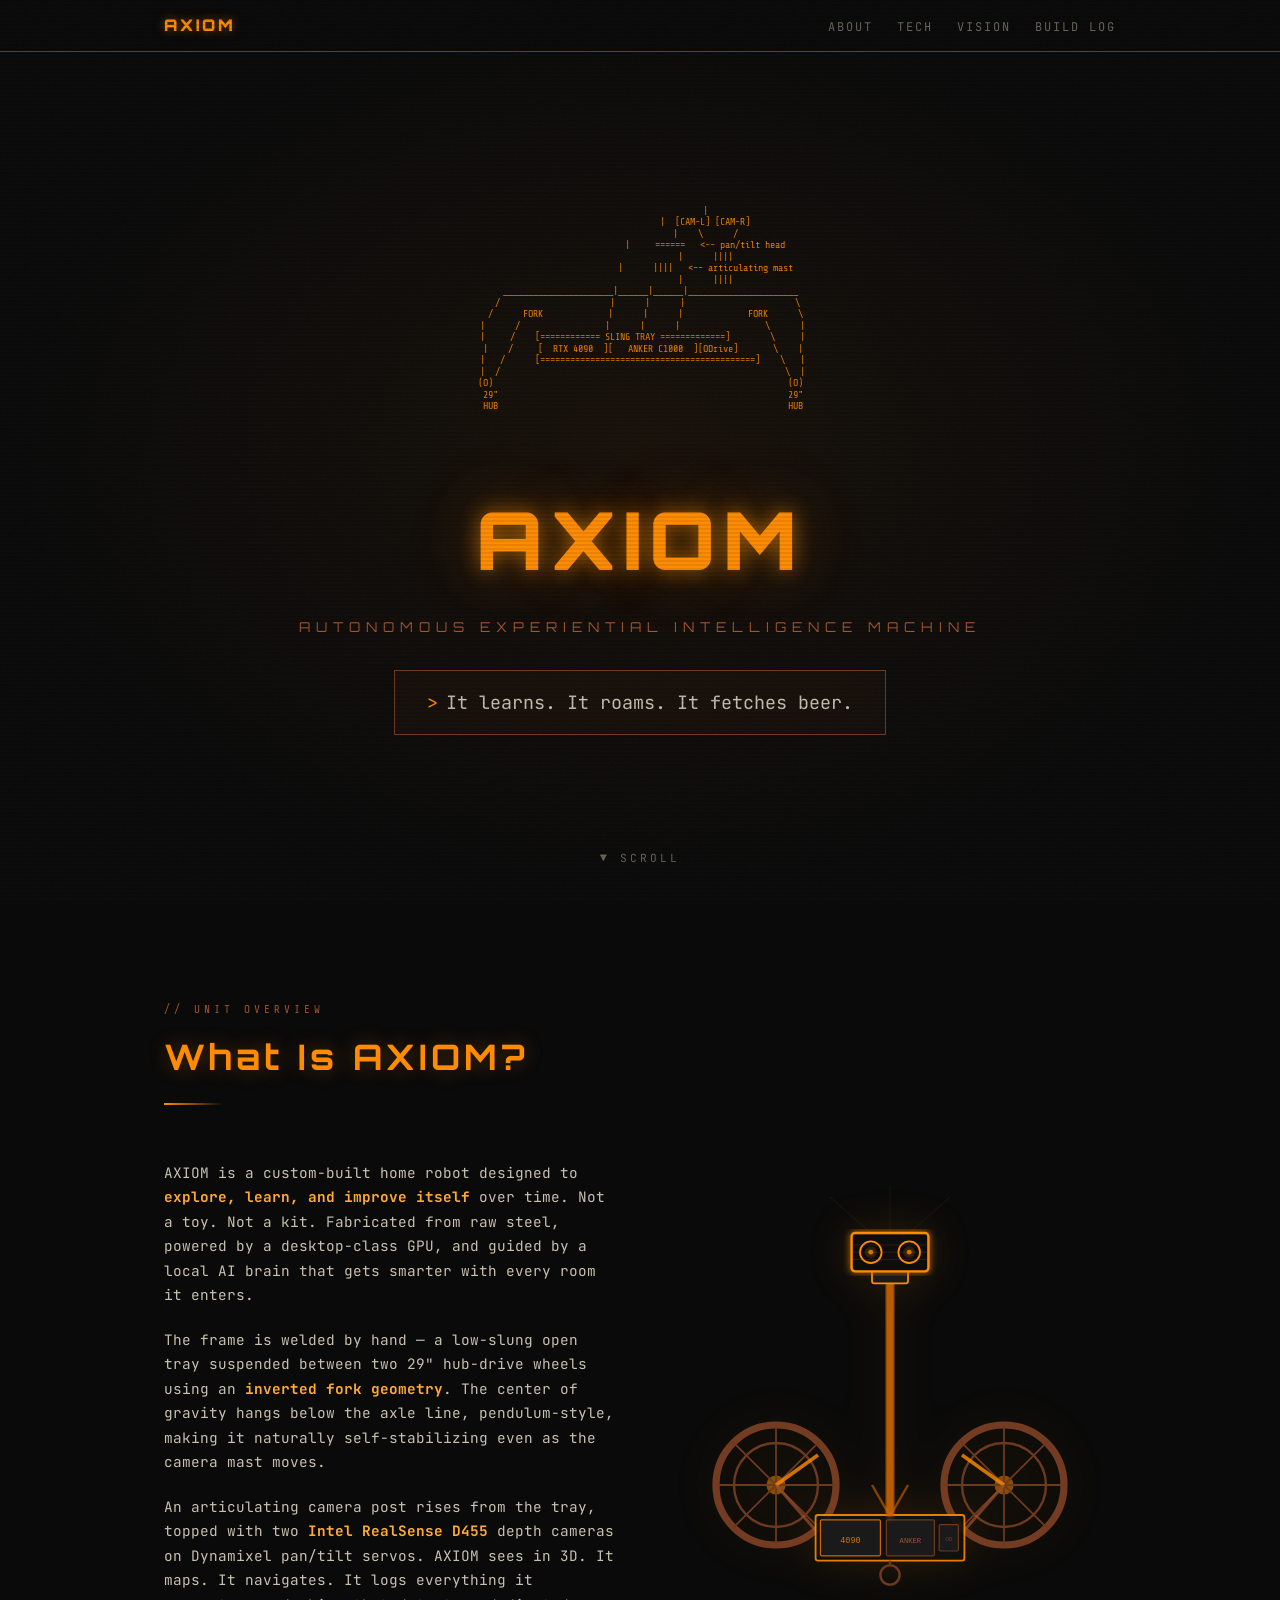
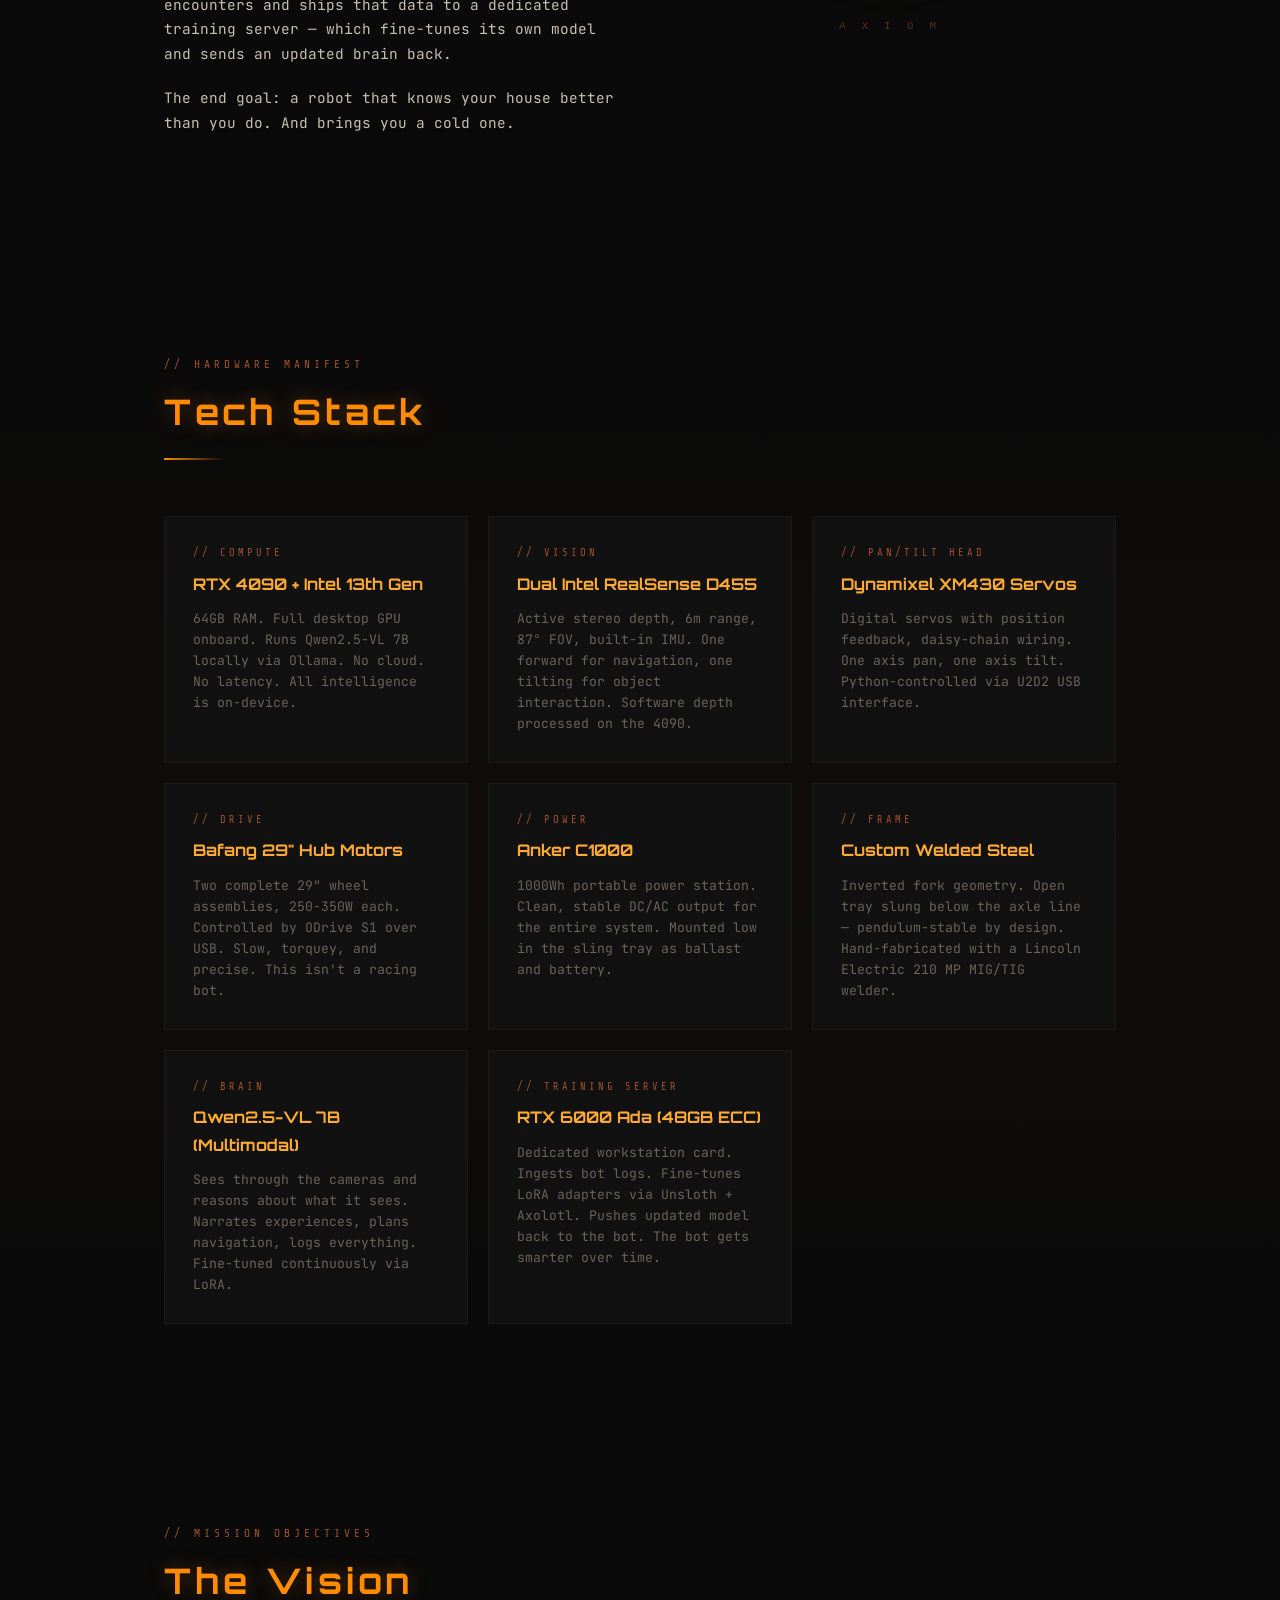
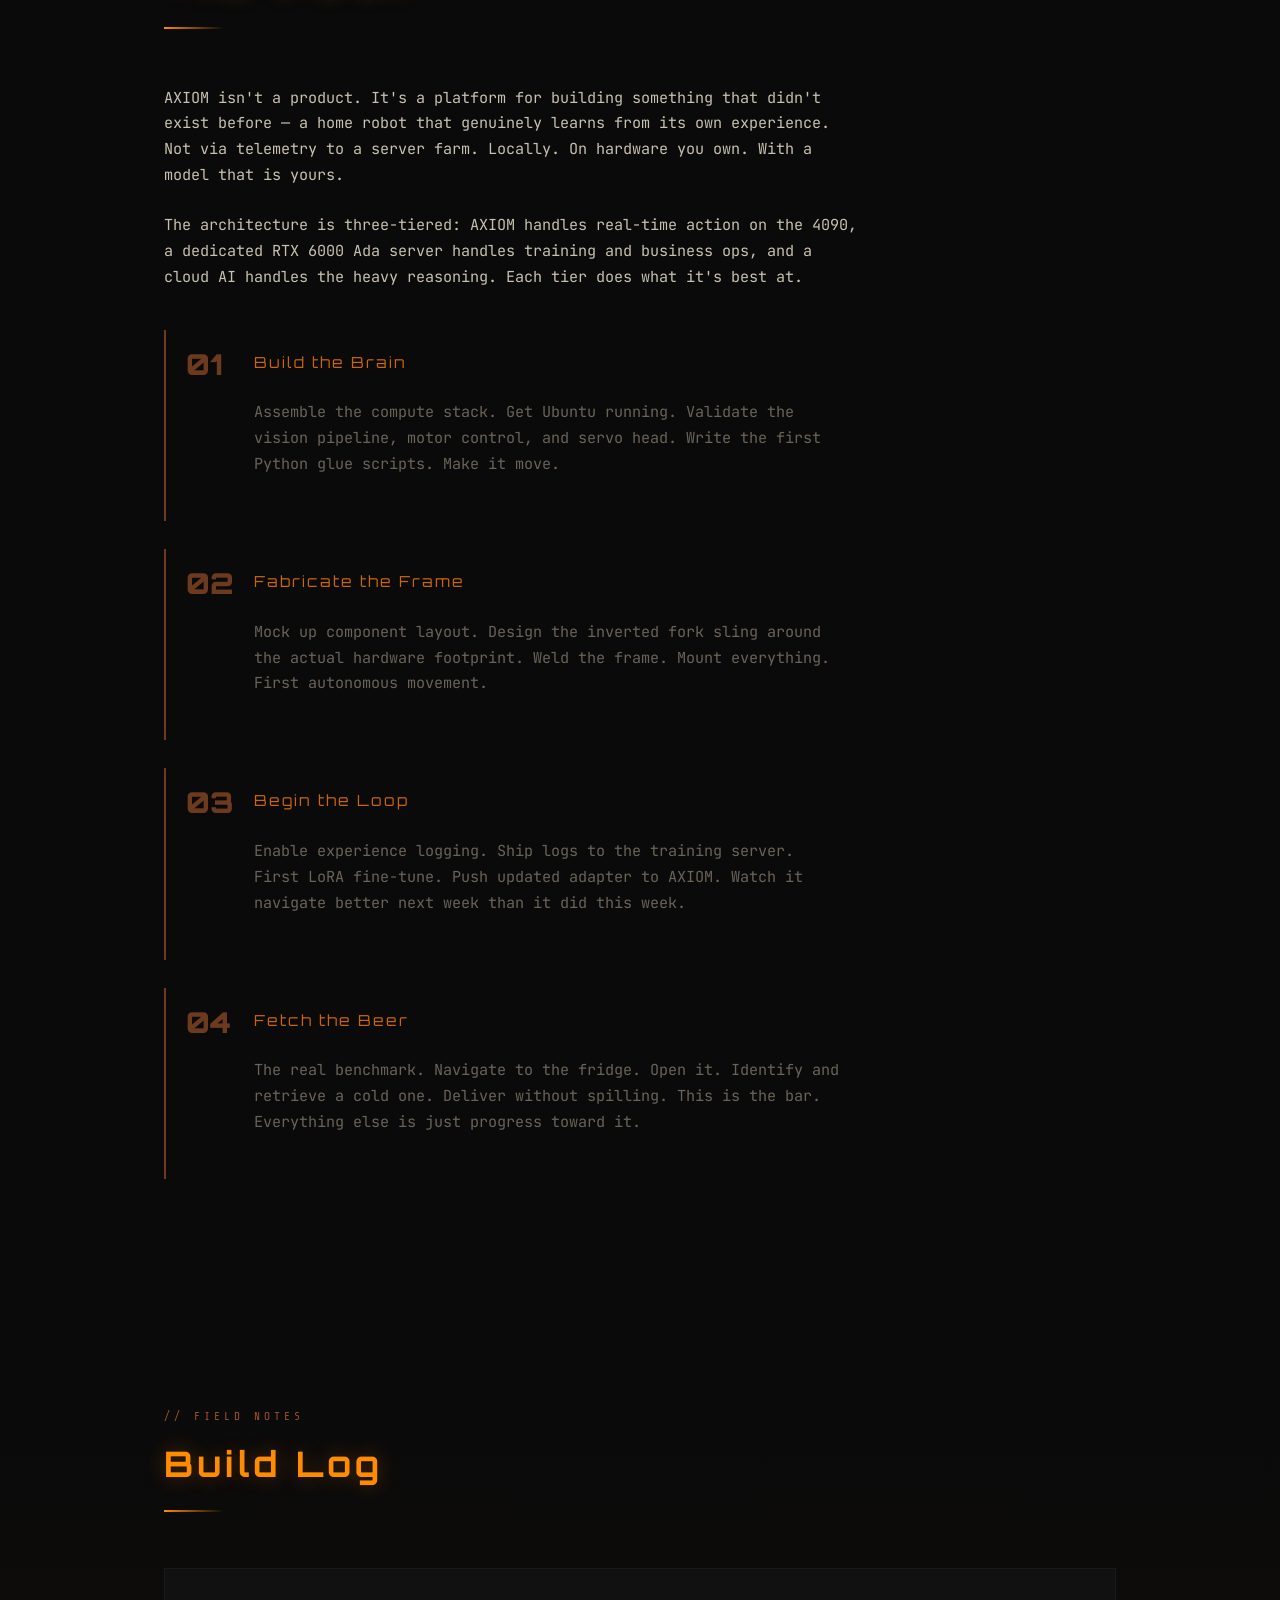
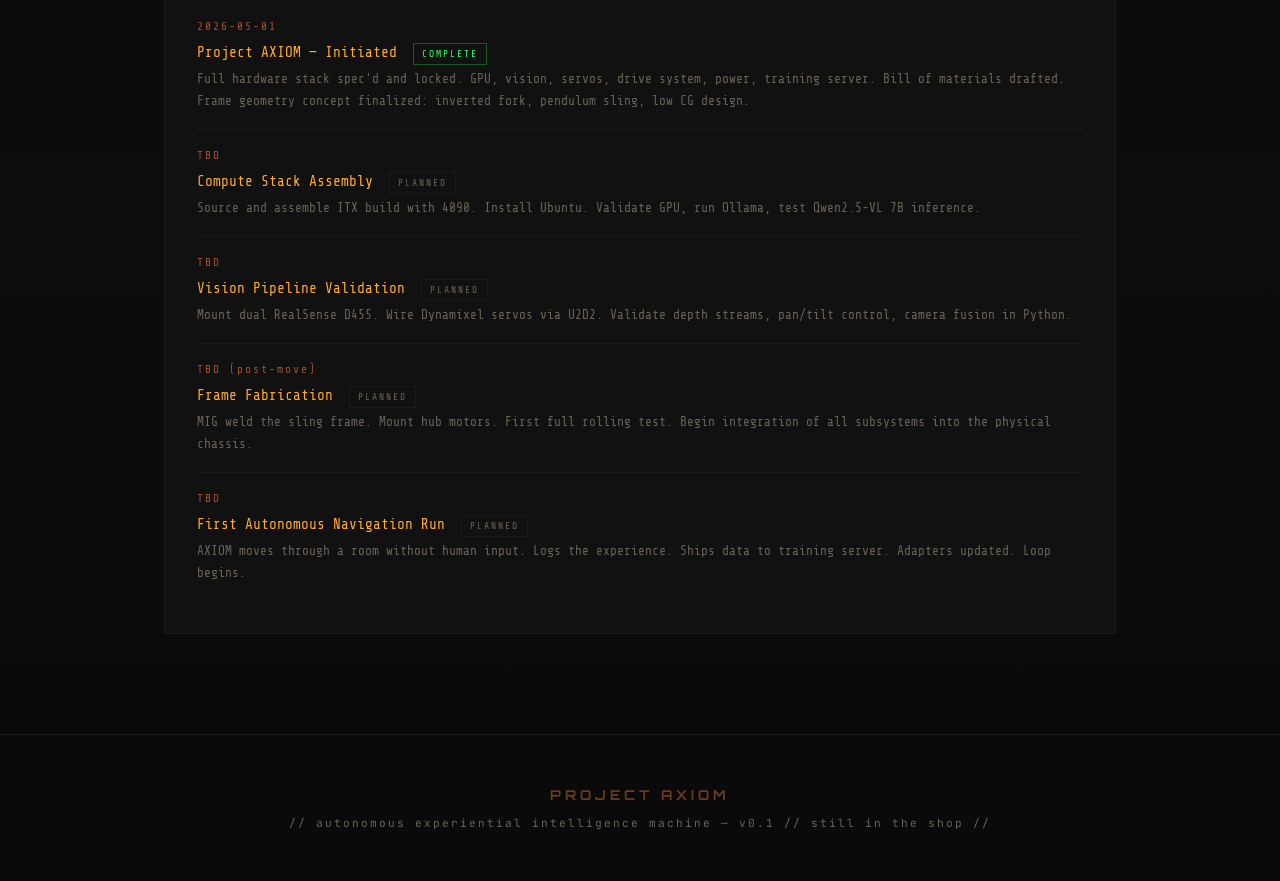
==== index.html @ 1d438208 "Initial build: Project AXIOM site" ====
<!DOCTYPE html>
<html lang="en">
<head>
  <meta charset="UTF-8" />
  <meta name="viewport" content="width=device-width, initial-scale=1.0" />
  <title>PROJECT AXIOM — It Learns. It Roams. It Fetches Beer.</title>
  <link rel="stylesheet" href="style.css" />
</head>
<body>

  <!-- Navigation -->
  <nav>
    <div class="container">
      <a class="logo" href="#">AXIOM</a>
      <button class="nav-toggle" onclick="document.querySelector('.nav-links').classList.toggle('active')">MENU</button>
      <ul class="nav-links">
        <li><a href="#about">About</a></li>
        <li><a href="#tech">Tech</a></li>
        <li><a href="#vision">Vision</a></li>
        <li><a href="#log">Build Log</a></li>
      </ul>
    </div>
  </nav>

  <!-- Hero -->
  <section class="hero">
    <pre class="hero-ascii">
                          |
                          |  [CAM-L] [CAM-R]
                          |    \      /
                          |     ======   &lt;-- pan/tilt head
                          |      ||||
                          |      ||||   &lt;-- articulating mast
                          |      ||||
    ______________________|______|______|______________________
   /                      |      |      |                      \
  /      FORK             |      |      |             FORK      \
 |      /                 |      |      |                 \      |
 |     /    [============ SLING TRAY =============]        \     |
 |    /     [  RTX 4090  ][   ANKER C1000  ][ODrive]       \    |
 |   /      [===========================================]    \   |
 |  /                                                         \  |
(O)                                                           (O)
 29"                                                          29"
 HUB                                                          HUB
    </pre>
    <h1 class="hero-title">AXIOM</h1>
    <p class="hero-subtitle">Autonomous Experiential Intelligence Machine</p>
    <p class="hero-tagline">It learns. It roams. It fetches beer.</p>
    <p class="hero-scroll">▼ scroll</p>
  </section>

  <!-- About -->
  <section id="about">
    <div class="container">
      <div class="section-header">
        <p class="section-tag">// unit overview</p>
        <h2 class="section-title">What Is AXIOM?</h2>
        <div class="section-line"></div>
      </div>
      <div class="about-content">
        <div class="about-text">
          <p>AXIOM is a custom-built home robot designed to <span class="highlight">explore, learn, and improve itself</span> over time. Not a toy. Not a kit. Fabricated from raw steel, powered by a desktop-class GPU, and guided by a local AI brain that gets smarter with every room it enters.</p>
          <p>The frame is welded by hand — a low-slung open tray suspended between two 29" hub-drive wheels using an <span class="highlight">inverted fork geometry</span>. The center of gravity hangs below the axle line, pendulum-style, making it naturally self-stabilizing even as the camera mast moves.</p>
          <p>An articulating camera post rises from the tray, topped with two <span class="highlight">Intel RealSense D455</span> depth cameras on Dynamixel pan/tilt servos. AXIOM sees in 3D. It maps. It navigates. It logs everything it encounters and ships that data to a dedicated training server — which fine-tunes its own model and sends an updated brain back.</p>
          <p>The end goal: a robot that knows your house better than you do. And brings you a cold one.</p>
        </div>
        <div class="about-svg">
          <svg viewBox="0 0 300 400" xmlns="http://www.w3.org/2000/svg" aria-label="AXIOM robot diagram">
            <!-- Glow filter -->
            <defs>
              <filter id="glow">
                <feGaussianBlur stdDeviation="3" result="blur"/>
                <feMerge><feMergeNode in="blur"/><feMergeNode in="SourceGraphic"/></feMerge>
              </filter>
              <filter id="glow-strong">
                <feGaussianBlur stdDeviation="5" result="blur"/>
                <feMerge><feMergeNode in="blur"/><feMergeNode in="SourceGraphic"/></feMerge>
              </filter>
            </defs>

            <!-- Left wheel -->
            <circle cx="55" cy="270" r="50" fill="none" stroke="#a0522d" stroke-width="6" opacity="0.7"/>
            <circle cx="55" cy="270" r="35" fill="none" stroke="#6b3a1f" stroke-width="2"/>
            <circle cx="55" cy="270" r="8" fill="#ff8c00" opacity="0.5"/>
            <!-- Spokes -->
            <line x1="55" y1="220" x2="55" y2="320" stroke="#6b3a1f" stroke-width="1.5"/>
            <line x1="5" y1="270" x2="105" y2="270" stroke="#6b3a1f" stroke-width="1.5"/>
            <line x1="19" y1="234" x2="91" y2="306" stroke="#6b3a1f" stroke-width="1.5"/>
            <line x1="91" y1="234" x2="19" y2="306" stroke="#6b3a1f" stroke-width="1.5"/>

            <!-- Right wheel -->
            <circle cx="245" cy="270" r="50" fill="none" stroke="#a0522d" stroke-width="6" opacity="0.7"/>
            <circle cx="245" cy="270" r="35" fill="none" stroke="#6b3a1f" stroke-width="2"/>
            <circle cx="245" cy="270" r="8" fill="#ff8c00" opacity="0.5"/>
            <!-- Spokes -->
            <line x1="245" y1="220" x2="245" y2="320" stroke="#6b3a1f" stroke-width="1.5"/>
            <line x1="195" y1="270" x2="295" y2="270" stroke="#6b3a1f" stroke-width="1.5"/>
            <line x1="209" y1="234" x2="281" y2="306" stroke="#6b3a1f" stroke-width="1.5"/>
            <line x1="281" y1="234" x2="209" y2="306" stroke="#6b3a1f" stroke-width="1.5"/>

            <!-- Left fork legs -->
            <line x1="55" y1="270" x2="90" y2="245" stroke="#ff8c00" stroke-width="3" opacity="0.8"/>
            <line x1="55" y1="270" x2="90" y2="310" stroke="#a0522d" stroke-width="2.5" opacity="0.7"/>
            <!-- Right fork legs -->
            <line x1="245" y1="270" x2="210" y2="245" stroke="#ff8c00" stroke-width="3" opacity="0.8"/>
            <line x1="245" y1="270" x2="210" y2="310" stroke="#a0522d" stroke-width="2.5" opacity="0.7"/>

            <!-- Sling tray -->
            <rect x="88" y="295" width="124" height="38" rx="2" fill="#111" stroke="#ff8c00" stroke-width="1.5" opacity="0.9"/>
            <rect x="92" y="299" width="50" height="30" rx="1" fill="#1a1a1a" stroke="#cc6600" stroke-width="1"/>
            <text x="117" y="318" fill="#ff8c00" font-family="monospace" font-size="7" text-anchor="middle" opacity="0.8">4090</text>
            <rect x="147" y="299" width="40" height="30" rx="1" fill="#1a1a1a" stroke="#6b3a1f" stroke-width="1"/>
            <text x="167" y="318" fill="#a0522d" font-family="monospace" font-size="6" text-anchor="middle">ANKER</text>
            <rect x="191" y="303" width="16" height="22" rx="1" fill="#1a1a1a" stroke="#6b3a1f" stroke-width="1"/>
            <text x="199" y="317" fill="#6b3a1f" font-family="monospace" font-size="5" text-anchor="middle">OD</text>

            <!-- Rear caster -->
            <circle cx="150" cy="345" r="8" fill="none" stroke="#6b3a1f" stroke-width="2"/>
            <line x1="150" y1="333" x2="150" y2="337" stroke="#6b3a1f" stroke-width="2"/>

            <!-- Camera mast -->
            <rect x="147" y="100" width="6" height="196" fill="#cc6600" opacity="0.9" filter="url(#glow)"/>
            <!-- Mast base brace -->
            <line x1="135" y1="270" x2="150" y2="296" stroke="#cc6600" stroke-width="2" opacity="0.6"/>
            <line x1="165" y1="270" x2="150" y2="296" stroke="#cc6600" stroke-width="2" opacity="0.6"/>

            <!-- Pan/tilt bracket -->
            <rect x="135" y="90" width="30" height="12" rx="2" fill="#1a1a1a" stroke="#ff8c00" stroke-width="1.5"/>

            <!-- Camera head -->
            <rect x="118" y="60" width="64" height="32" rx="3" fill="#111" stroke="#ff8c00" stroke-width="2" filter="url(#glow)"/>
            <!-- Left camera eye -->
            <circle cx="134" cy="76" r="9" fill="#0a0a0a" stroke="#ff8c00" stroke-width="1.5"/>
            <circle cx="134" cy="76" r="5" fill="#ff8c00" opacity="0.15"/>
            <circle cx="134" cy="76" r="2" fill="#ff8c00" opacity="0.8" filter="url(#glow-strong)"/>
            <!-- Right camera eye -->
            <circle cx="166" cy="76" r="9" fill="#0a0a0a" stroke="#ff8c00" stroke-width="1.5"/>
            <circle cx="166" cy="76" r="5" fill="#ff8c00" opacity="0.15"/>
            <circle cx="166" cy="76" r="2" fill="#ff8c00" opacity="0.8" filter="url(#glow-strong)"/>

            <!-- Camera scan lines (decorative) -->
            <line x1="118" y1="70" x2="182" y2="70" stroke="#cc6600" stroke-width="0.5" opacity="0.3"/>
            <line x1="118" y1="76" x2="182" y2="76" stroke="#cc6600" stroke-width="0.5" opacity="0.3"/>
            <line x1="118" y1="82" x2="182" y2="82" stroke="#cc6600" stroke-width="0.5" opacity="0.3"/>

            <!-- "Vision cone" subtle lines -->
            <line x1="134" y1="60" x2="100" y2="30" stroke="#ff8c00" stroke-width="0.5" opacity="0.15"/>
            <line x1="166" y1="60" x2="200" y2="30" stroke="#ff8c00" stroke-width="0.5" opacity="0.15"/>
            <line x1="150" y1="60" x2="150" y2="20" stroke="#ff8c00" stroke-width="0.5" opacity="0.1"/>

            <!-- Label: AXIOM -->
            <text x="150" y="390" fill="#a0522d" font-family="monospace" font-size="9" text-anchor="middle" letter-spacing="4" opacity="0.5">A X I O M</text>
          </svg>
        </div>
      </div>
    </div>
  </section>

  <!-- Tech Stack -->
  <section id="tech" class="tech-section">
    <div class="container">
      <div class="section-header">
        <p class="section-tag">// hardware manifest</p>
        <h2 class="section-title">Tech Stack</h2>
        <div class="section-line"></div>
      </div>
      <div class="tech-grid">
        <div class="tech-card">
          <p class="tech-card-label">// compute</p>
          <p class="tech-card-title">RTX 4090 + Intel 13th Gen</p>
          <p class="tech-card-desc">64GB RAM. Full desktop GPU onboard. Runs Qwen2.5-VL 7B locally via Ollama. No cloud. No latency. All intelligence is on-device.</p>
        </div>
        <div class="tech-card">
          <p class="tech-card-label">// vision</p>
          <p class="tech-card-title">Dual Intel RealSense D455</p>
          <p class="tech-card-desc">Active stereo depth, 6m range, 87° FOV, built-in IMU. One forward for navigation, one tilting for object interaction. Software depth processed on the 4090.</p>
        </div>
        <div class="tech-card">
          <p class="tech-card-label">// pan/tilt head</p>
          <p class="tech-card-title">Dynamixel XM430 Servos</p>
          <p class="tech-card-desc">Digital servos with position feedback, daisy-chain wiring. One axis pan, one axis tilt. Python-controlled via U2D2 USB interface.</p>
        </div>
        <div class="tech-card">
          <p class="tech-card-label">// drive</p>
          <p class="tech-card-title">Bafang 29" Hub Motors</p>
          <p class="tech-card-desc">Two complete 29" wheel assemblies, 250-350W each. Controlled by ODrive S1 over USB. Slow, torquey, and precise. This isn't a racing bot.</p>
        </div>
        <div class="tech-card">
          <p class="tech-card-label">// power</p>
          <p class="tech-card-title">Anker C1000</p>
          <p class="tech-card-desc">1000Wh portable power station. Clean, stable DC/AC output for the entire system. Mounted low in the sling tray as ballast and battery.</p>
        </div>
        <div class="tech-card">
          <p class="tech-card-label">// frame</p>
          <p class="tech-card-title">Custom Welded Steel</p>
          <p class="tech-card-desc">Inverted fork geometry. Open tray slung below the axle line — pendulum-stable by design. Hand-fabricated with a Lincoln Electric 210 MP MIG/TIG welder.</p>
        </div>
        <div class="tech-card">
          <p class="tech-card-label">// brain</p>
          <p class="tech-card-title">Qwen2.5-VL 7B (Multimodal)</p>
          <p class="tech-card-desc">Sees through the cameras and reasons about what it sees. Narrates experiences, plans navigation, logs everything. Fine-tuned continuously via LoRA.</p>
        </div>
        <div class="tech-card">
          <p class="tech-card-label">// training server</p>
          <p class="tech-card-title">RTX 6000 Ada (48GB ECC)</p>
          <p class="tech-card-desc">Dedicated workstation card. Ingests bot logs. Fine-tunes LoRA adapters via Unsloth + Axolotl. Pushes updated model back to the bot. The bot gets smarter over time.</p>
        </div>
      </div>
    </div>
  </section>

  <!-- Vision -->
  <section id="vision">
    <div class="container">
      <div class="section-header">
        <p class="section-tag">// mission objectives</p>
        <h2 class="section-title">The Vision</h2>
        <div class="section-line"></div>
      </div>
      <div class="vision-content">
        <p>AXIOM isn't a product. It's a platform for building something that didn't exist before — a home robot that genuinely learns from its own experience. Not via telemetry to a server farm. Locally. On hardware you own. With a model that is yours.</p>
        <p>The architecture is three-tiered: AXIOM handles real-time action on the 4090, a dedicated RTX 6000 Ada server handles training and business ops, and a cloud AI handles the heavy reasoning. Each tier does what it's best at.</p>
        <div class="vision-stages">
          <div class="vision-stage">
            <div class="stage-num">01</div>
            <div>
              <p class="stage-title">Build the Brain</p>
              <p class="stage-desc">Assemble the compute stack. Get Ubuntu running. Validate the vision pipeline, motor control, and servo head. Write the first Python glue scripts. Make it move.</p>
            </div>
          </div>
          <div class="vision-stage">
            <div class="stage-num">02</div>
            <div>
              <p class="stage-title">Fabricate the Frame</p>
              <p class="stage-desc">Mock up component layout. Design the inverted fork sling around the actual hardware footprint. Weld the frame. Mount everything. First autonomous movement.</p>
            </div>
          </div>
          <div class="vision-stage">
            <div class="stage-num">03</div>
            <div>
              <p class="stage-title">Begin the Loop</p>
              <p class="stage-desc">Enable experience logging. Ship logs to the training server. First LoRA fine-tune. Push updated adapter to AXIOM. Watch it navigate better next week than it did this week.</p>
            </div>
          </div>
          <div class="vision-stage">
            <div class="stage-num">04</div>
            <div>
              <p class="stage-title">Fetch the Beer</p>
              <p class="stage-desc">The real benchmark. Navigate to the fridge. Open it. Identify and retrieve a cold one. Deliver without spilling. This is the bar. Everything else is just progress toward it.</p>
            </div>
          </div>
        </div>
      </div>
    </div>
  </section>

  <!-- Build Log -->
  <section id="log" class="build-log-section">
    <div class="container">
      <div class="section-header">
        <p class="section-tag">// field notes</p>
        <h2 class="section-title">Build Log</h2>
        <div class="section-line"></div>
      </div>
      <div class="build-log">
        <div class="log-entry">
          <p class="log-date">2026-05-01</p>
          <p class="log-title">Project AXIOM — Initiated <span class="log-status complete">COMPLETE</span></p>
          <p class="log-body">Full hardware stack spec'd and locked. GPU, vision, servos, drive system, power, training server. Bill of materials drafted. Frame geometry concept finalized: inverted fork, pendulum sling, low CG design.</p>
        </div>
        <div class="log-entry">
          <p class="log-date">TBD</p>
          <p class="log-title">Compute Stack Assembly <span class="log-status planned">PLANNED</span></p>
          <p class="log-body">Source and assemble ITX build with 4090. Install Ubuntu. Validate GPU, run Ollama, test Qwen2.5-VL 7B inference.</p>
        </div>
        <div class="log-entry">
          <p class="log-date">TBD</p>
          <p class="log-title">Vision Pipeline Validation <span class="log-status planned">PLANNED</span></p>
          <p class="log-body">Mount dual RealSense D455. Wire Dynamixel servos via U2D2. Validate depth streams, pan/tilt control, camera fusion in Python.</p>
        </div>
        <div class="log-entry">
          <p class="log-date">TBD (post-move)</p>
          <p class="log-title">Frame Fabrication <span class="log-status planned">PLANNED</span></p>
          <p class="log-body">MIG weld the sling frame. Mount hub motors. First full rolling test. Begin integration of all subsystems into the physical chassis.</p>
        </div>
        <div class="log-entry">
          <p class="log-date">TBD</p>
          <p class="log-title">First Autonomous Navigation Run <span class="log-status planned">PLANNED</span></p>
          <p class="log-body">AXIOM moves through a room without human input. Logs the experience. Ships data to training server. Adapters updated. Loop begins.</p>
        </div>
      </div>
    </div>
  </section>

  <!-- Footer -->
  <footer>
    <div class="container">
      <p class="footer-logo">PROJECT AXIOM</p>
      <p>// autonomous experiential intelligence machine — v0.1 // still in the shop //</p>
    </div>
  </footer>

</body>
</html>
---- style.css ----
/* ============================================
   PROJECT AXIOM — Post-Apocalyptic Style
   ============================================ */

@import url('https://fonts.googleapis.com/css2?family=Share+Tech+Mono&family=Orbitron:wght@400;700;900&family=JetBrains+Mono:wght@400;700&display=swap');

/* --- Reset & Base --- */
*, *::before, *::after {
  margin: 0;
  padding: 0;
  box-sizing: border-box;
}

:root {
  --amber: #ff8c00;
  --amber-bright: #ffaa33;
  --amber-dim: #cc6600;
  --rust: #a0522d;
  --rust-dark: #6b3a1f;
  --bg-dark: #0a0a0a;
  --bg-panel: #111111;
  --bg-panel-border: #1a1a1a;
  --text: #c8c0b0;
  --text-dim: #6a6358;
  --danger: #ff3333;
  --green: #33ff66;
}

html {
  scroll-behavior: smooth;
}

body {
  background: var(--bg-dark);
  color: var(--text);
  font-family: 'JetBrains Mono', 'Courier New', monospace;
  line-height: 1.7;
  overflow-x: hidden;
  position: relative;
}

/* --- Scanline Overlay --- */
body::after {
  content: '';
  position: fixed;
  top: 0;
  left: 0;
  width: 100%;
  height: 100%;
  pointer-events: none;
  z-index: 9999;
  background: repeating-linear-gradient(
    0deg,
    transparent,
    transparent 2px,
    rgba(0, 0, 0, 0.08) 2px,
    rgba(0, 0, 0, 0.08) 4px
  );
}

/* --- Noise Texture Overlay --- */
body::before {
  content: '';
  position: fixed;
  top: 0;
  left: 0;
  width: 100%;
  height: 100%;
  pointer-events: none;
  z-index: 9998;
  opacity: 0.03;
  background-image: url("data:image/svg+xml,%3Csvg viewBox='0 0 256 256' xmlns='http://www.w3.org/2000/svg'%3E%3Cfilter id='noise'%3E%3CfeTurbulence type='fractalNoise' baseFrequency='0.9' numOctaves='4' stitchTiles='stitch'/%3E%3C/filter%3E%3Crect width='100%25' height='100%25' filter='url(%23noise)'/%3E%3C/svg%3E");
  background-size: 256px 256px;
}

/* --- Utility --- */
.container {
  max-width: 1000px;
  margin: 0 auto;
  padding: 0 24px;
}

/* --- Navigation --- */
nav {
  position: fixed;
  top: 0;
  left: 0;
  width: 100%;
  z-index: 1000;
  background: rgba(10, 10, 10, 0.92);
  border-bottom: 1px solid var(--rust-dark);
  backdrop-filter: blur(8px);
}

nav .container {
  display: flex;
  justify-content: space-between;
  align-items: center;
  padding-top: 12px;
  padding-bottom: 12px;
}

nav .logo {
  font-family: 'Orbitron', monospace;
  font-weight: 900;
  font-size: 1rem;
  color: var(--amber);
  text-decoration: none;
  letter-spacing: 3px;
  text-shadow: 0 0 10px rgba(255, 140, 0, 0.5);
}

nav .nav-links {
  display: flex;
  gap: 24px;
  list-style: none;
}

nav .nav-links a {
  color: var(--text-dim);
  text-decoration: none;
  font-size: 0.75rem;
  letter-spacing: 2px;
  text-transform: uppercase;
  transition: color 0.3s, text-shadow 0.3s;
}

nav .nav-links a:hover {
  color: var(--amber);
  text-shadow: 0 0 8px rgba(255, 140, 0, 0.4);
}

/* --- Hero Section --- */
.hero {
  min-height: 100vh;
  display: flex;
  flex-direction: column;
  align-items: center;
  justify-content: center;
  text-align: center;
  padding: 120px 24px 80px;
  position: relative;
}

.hero::before {
  content: '';
  position: absolute;
  top: 0;
  left: 0;
  right: 0;
  bottom: 0;
  background: radial-gradient(ellipse at center, rgba(255, 140, 0, 0.06) 0%, transparent 70%);
  pointer-events: none;
}

.hero-ascii {
  font-family: 'Share Tech Mono', 'Courier New', monospace;
  font-size: 10px;
  line-height: 1.15;
  color: var(--amber);
  white-space: pre;
  margin-bottom: 48px;
  text-shadow: 0 0 15px rgba(255, 140, 0, 0.4), 0 0 30px rgba(255, 140, 0, 0.15);
  opacity: 0.9;
  overflow-x: auto;
  max-width: 100%;
}

.hero-title {
  font-family: 'Orbitron', monospace;
  font-size: clamp(2.5rem, 8vw, 5rem);
  font-weight: 900;
  color: var(--amber);
  letter-spacing: 8px;
  text-transform: uppercase;
  text-shadow:
    0 0 20px rgba(255, 140, 0, 0.6),
    0 0 60px rgba(255, 140, 0, 0.3),
    0 0 100px rgba(255, 140, 0, 0.15);
  margin-bottom: 8px;
}

.hero-subtitle {
  font-family: 'Orbitron', monospace;
  font-size: clamp(0.6rem, 2vw, 0.85rem);
  font-weight: 400;
  color: var(--rust);
  letter-spacing: 6px;
  text-transform: uppercase;
  margin-bottom: 32px;
}

.hero-tagline {
  font-size: 1.15rem;
  color: var(--text);
  max-width: 600px;
  border: 1px solid var(--rust-dark);
  padding: 16px 32px;
  position: relative;
  background: rgba(160, 82, 45, 0.05);
}

.hero-tagline::before {
  content: '>';
  color: var(--amber);
  margin-right: 8px;
  animation: blink 1.2s step-end infinite;
}

@keyframes blink {
  50% { opacity: 0; }
}

.hero-scroll {
  position: absolute;
  bottom: 32px;
  color: var(--text-dim);
  font-size: 0.7rem;
  letter-spacing: 3px;
  text-transform: uppercase;
  animation: float 2.5s ease-in-out infinite;
}

@keyframes float {
  0%, 100% { transform: translateY(0); }
  50% { transform: translateY(8px); }
}

/* --- Section Styling --- */
section {
  padding: 100px 0;
  position: relative;
}

.section-header {
  margin-bottom: 56px;
}

.section-tag {
  font-family: 'Share Tech Mono', monospace;
  font-size: 0.7rem;
  color: var(--rust);
  letter-spacing: 4px;
  text-transform: uppercase;
  margin-bottom: 8px;
}

.section-title {
  font-family: 'Orbitron', monospace;
  font-size: clamp(1.5rem, 4vw, 2.2rem);
  font-weight: 700;
  color: var(--amber);
  letter-spacing: 4px;
  text-shadow: 0 0 20px rgba(255, 140, 0, 0.3);
}

.section-line {
  width: 60px;
  height: 2px;
  background: linear-gradient(90deg, var(--amber), transparent);
  margin-top: 16px;
}

/* --- About Section --- */
.about-content {
  display: grid;
  grid-template-columns: 1fr 1fr;
  gap: 48px;
  align-items: start;
}

.about-text p {
  margin-bottom: 20px;
  font-size: 0.9rem;
}

.about-text .highlight {
  color: var(--amber-bright);
  font-weight: 700;
}

.about-svg {
  display: flex;
  justify-content: center;
  align-items: center;
}

.about-svg svg {
  width: 100%;
  max-width: 360px;
  height: auto;
  filter: drop-shadow(0 0 20px rgba(255, 140, 0, 0.15));
}

/* --- Tech Stack Section --- */
.tech-section {
  background: linear-gradient(180deg, transparent 0%, rgba(160, 82, 45, 0.03) 50%, transparent 100%);
}

.tech-grid {
  display: grid;
  grid-template-columns: repeat(auto-fit, minmax(280px, 1fr));
  gap: 20px;
}

.tech-card {
  border: 1px solid var(--bg-panel-border);
  background: var(--bg-panel);
  padding: 28px;
  position: relative;
  transition: border-color 0.3s, box-shadow 0.3s;
}

.tech-card:hover {
  border-color: var(--rust-dark);
  box-shadow: 0 0 30px rgba(255, 140, 0, 0.05);
}

.tech-card::before {
  content: '';
  position: absolute;
  top: 0;
  left: 0;
  width: 3px;
  height: 100%;
  background: var(--amber);
  opacity: 0;
  transition: opacity 0.3s;
}

.tech-card:hover::before {
  opacity: 1;
}

.tech-card-label {
  font-family: 'Share Tech Mono', monospace;
  font-size: 0.65rem;
  color: var(--rust);
  letter-spacing: 3px;
  text-transform: uppercase;
  margin-bottom: 8px;
}

.tech-card-title {
  font-family: 'Orbitron', monospace;
  font-size: 1rem;
  color: var(--amber-bright);
  font-weight: 700;
  margin-bottom: 10px;
}

.tech-card-desc {
  font-size: 0.82rem;
  color: var(--text-dim);
  line-height: 1.6;
}

/* --- Vision Section --- */
.vision-content {
  max-width: 700px;
}

.vision-content p {
  font-size: 0.95rem;
  margin-bottom: 24px;
}

.vision-stages {
  margin-top: 40px;
}

.vision-stage {
  display: flex;
  gap: 20px;
  margin-bottom: 28px;
  padding: 20px;
  border-left: 2px solid var(--rust-dark);
  transition: border-color 0.3s;
}

.vision-stage:hover {
  border-left-color: var(--amber);
}

.stage-num {
  font-family: 'Orbitron', monospace;
  font-size: 1.8rem;
  font-weight: 900;
  color: var(--rust-dark);
  line-height: 1;
  min-width: 48px;
}

.vision-stage:hover .stage-num {
  color: var(--amber);
}

.stage-title {
  font-family: 'Orbitron', monospace;
  font-size: 0.85rem;
  color: var(--amber-dim);
  letter-spacing: 2px;
  margin-bottom: 6px;
}

.stage-desc {
  font-size: 0.82rem;
  color: var(--text-dim);
}

/* --- Build Log Section --- */
.build-log-section {
  background: linear-gradient(180deg, transparent 0%, rgba(160, 82, 45, 0.03) 50%, transparent 100%);
}

.build-log {
  border: 1px solid var(--bg-panel-border);
  background: var(--bg-panel);
  padding: 32px;
  font-family: 'Share Tech Mono', monospace;
}

.log-entry {
  padding: 16px 0;
  border-bottom: 1px solid var(--bg-panel-border);
}

.log-entry:last-child {
  border-bottom: none;
}

.log-date {
  font-size: 0.7rem;
  color: var(--rust);
  letter-spacing: 2px;
  margin-bottom: 4px;
}

.log-title {
  font-size: 0.9rem;
  color: var(--amber-bright);
  margin-bottom: 4px;
}

.log-body {
  font-size: 0.8rem;
  color: var(--text-dim);
}

.log-status {
  display: inline-block;
  font-size: 0.6rem;
  letter-spacing: 2px;
  text-transform: uppercase;
  padding: 2px 8px;
  margin-left: 8px;
}

.log-status.complete {
  color: var(--green);
  border: 1px solid rgba(51, 255, 102, 0.3);
}

.log-status.in-progress {
  color: var(--amber);
  border: 1px solid rgba(255, 140, 0, 0.3);
}

.log-status.planned {
  color: var(--text-dim);
  border: 1px solid var(--bg-panel-border);
}

/* --- Footer --- */
footer {
  padding: 48px 0;
  text-align: center;
  border-top: 1px solid var(--bg-panel-border);
}

footer p {
  font-size: 0.7rem;
  color: var(--text-dim);
  letter-spacing: 2px;
}

footer .footer-logo {
  font-family: 'Orbitron', monospace;
  color: var(--rust-dark);
  font-size: 0.85rem;
  font-weight: 700;
  letter-spacing: 4px;
  margin-bottom: 8px;
}

/* --- Mobile Nav Toggle --- */
.nav-toggle {
  display: none;
  background: none;
  border: 1px solid var(--rust-dark);
  color: var(--amber);
  font-family: 'Share Tech Mono', monospace;
  font-size: 0.8rem;
  padding: 6px 12px;
  cursor: pointer;
  letter-spacing: 2px;
}

/* --- Responsive --- */
@media (max-width: 768px) {
  .nav-toggle {
    display: block;
  }

  nav .nav-links {
    display: none;
    position: absolute;
    top: 100%;
    left: 0;
    width: 100%;
    flex-direction: column;
    background: rgba(10, 10, 10, 0.97);
    padding: 16px 24px;
    gap: 16px;
    border-bottom: 1px solid var(--rust-dark);
  }

  nav .nav-links.active {
    display: flex;
  }

  .hero-ascii {
    font-size: 6px;
  }

  .about-content {
    grid-template-columns: 1fr;
  }

  .about-svg {
    order: -1;
  }

  .tech-grid {
    grid-template-columns: 1fr;
  }

  .vision-stage {
    flex-direction: column;
    gap: 8px;
  }
}

@media (max-width: 480px) {
  .hero-ascii {
    font-size: 4.5px;
  }

  .hero-tagline {
    padding: 12px 16px;
    font-size: 0.95rem;
  }

  section {
    padding: 64px 0;
  }
}
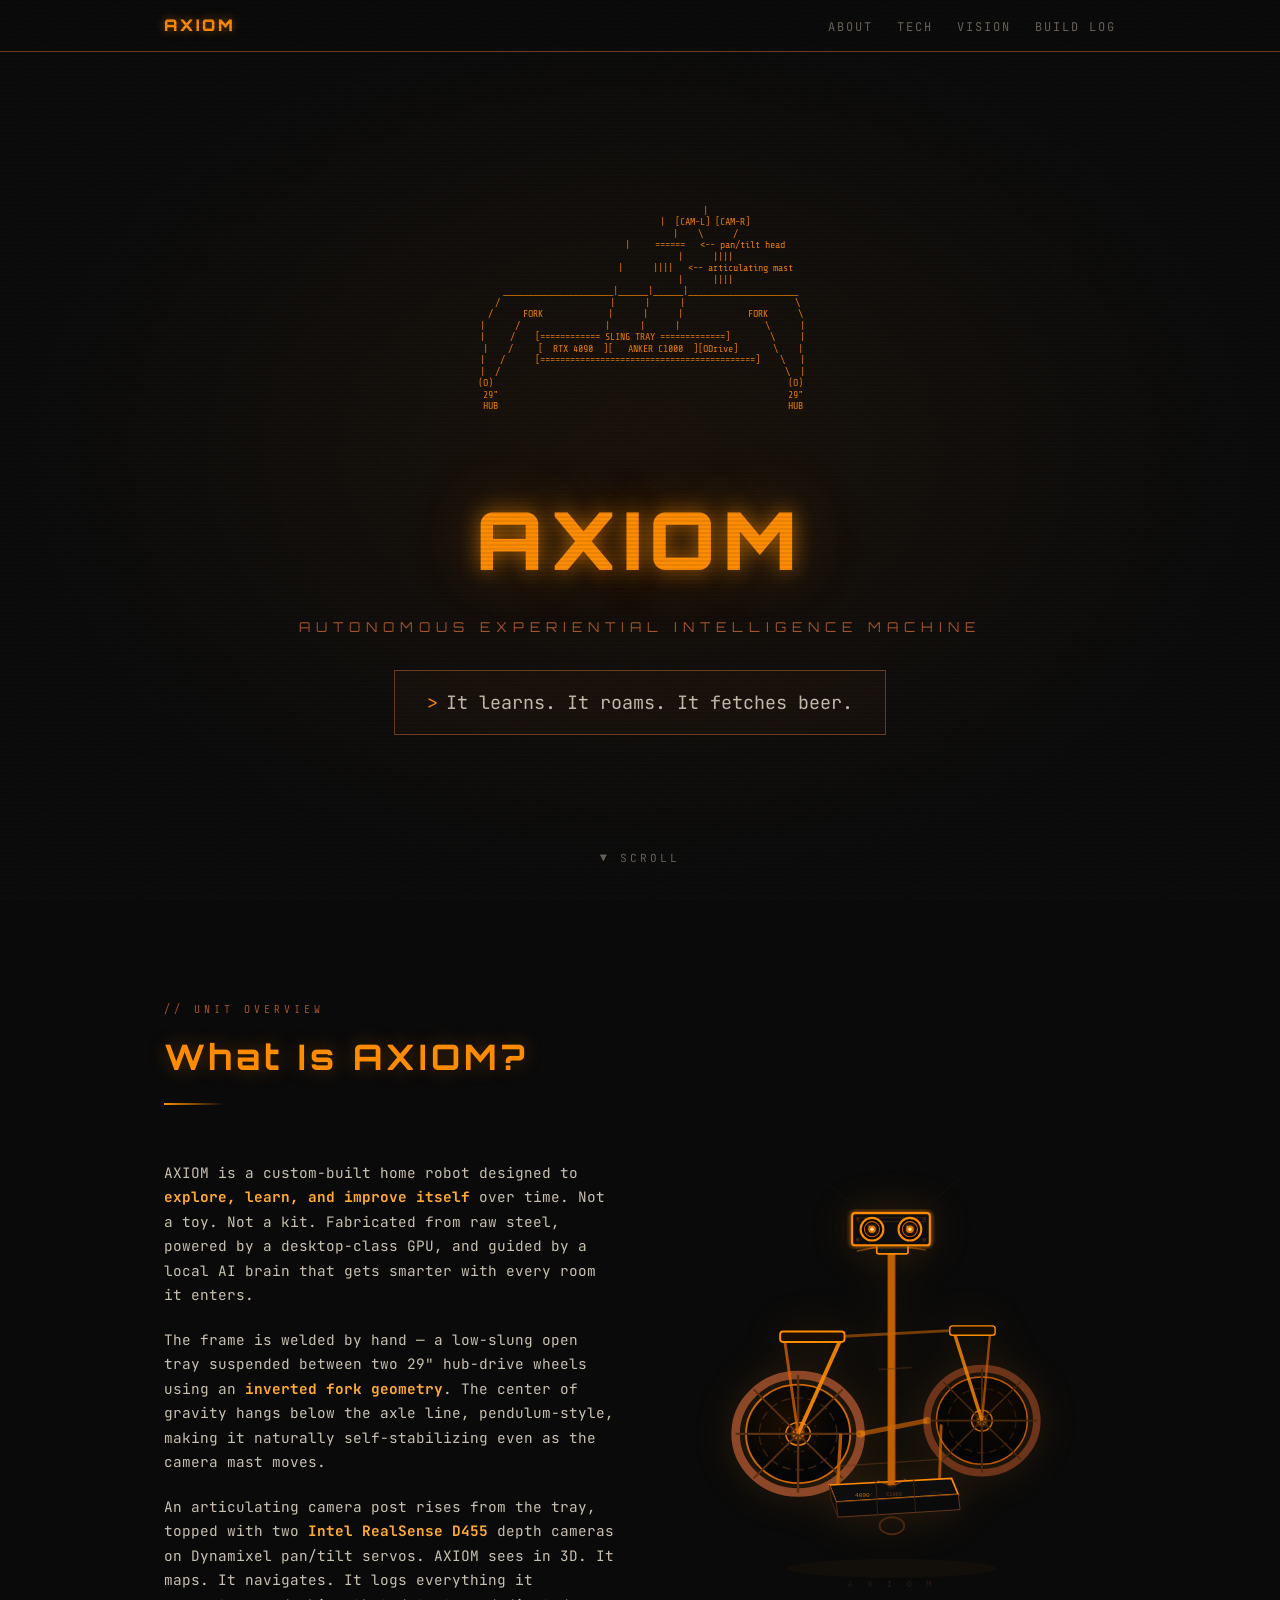
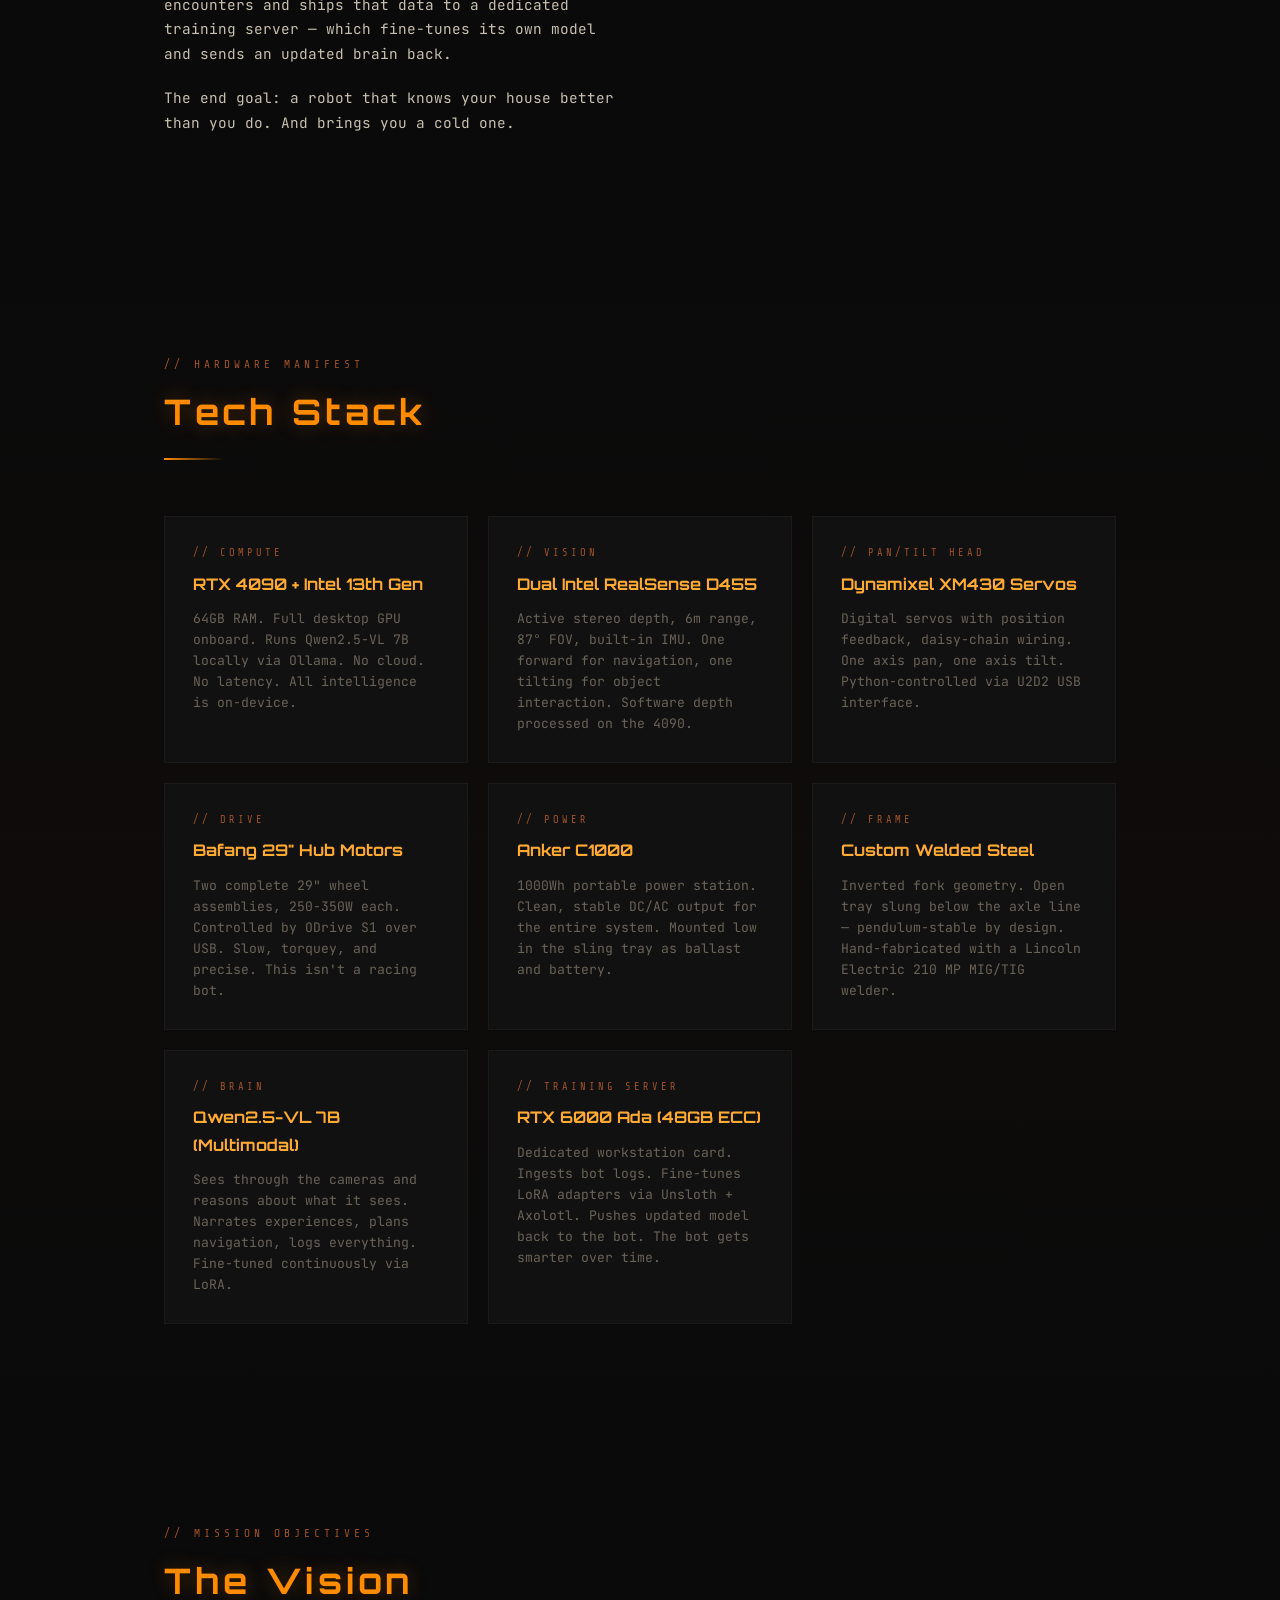
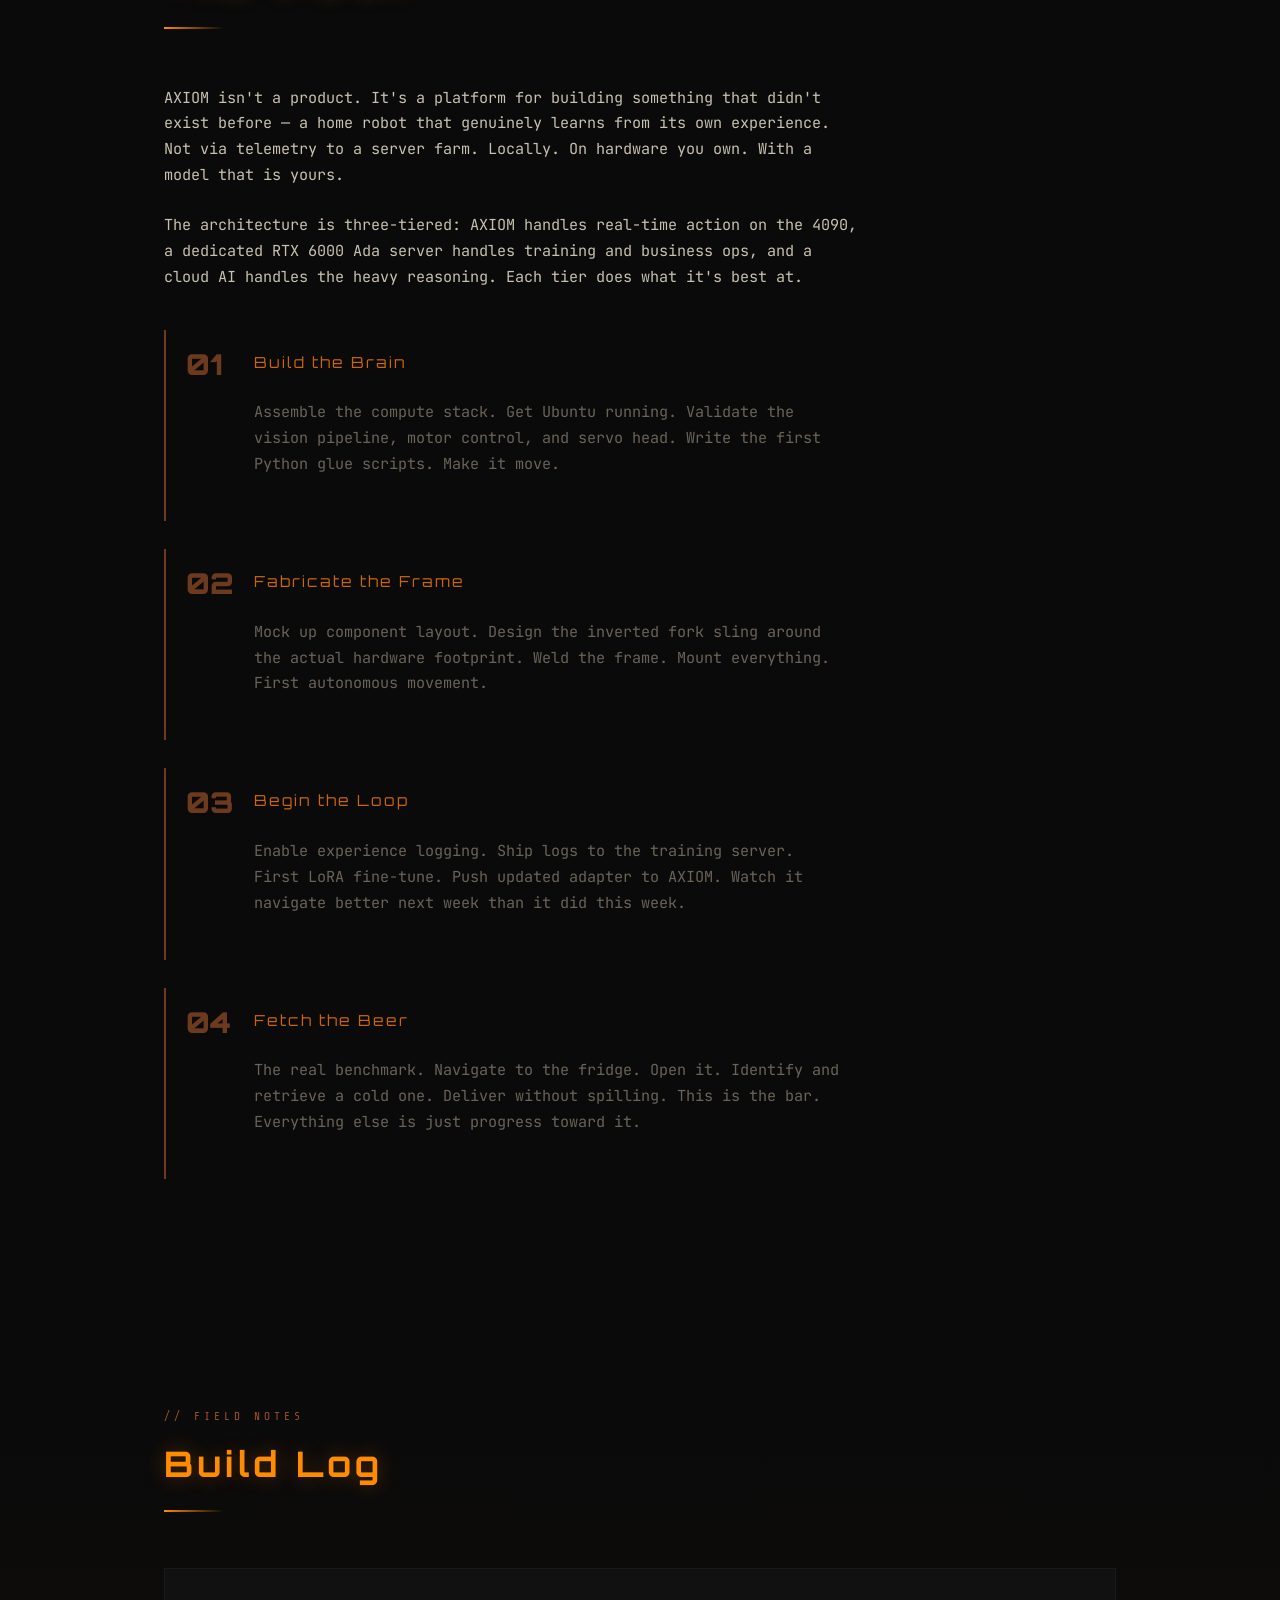
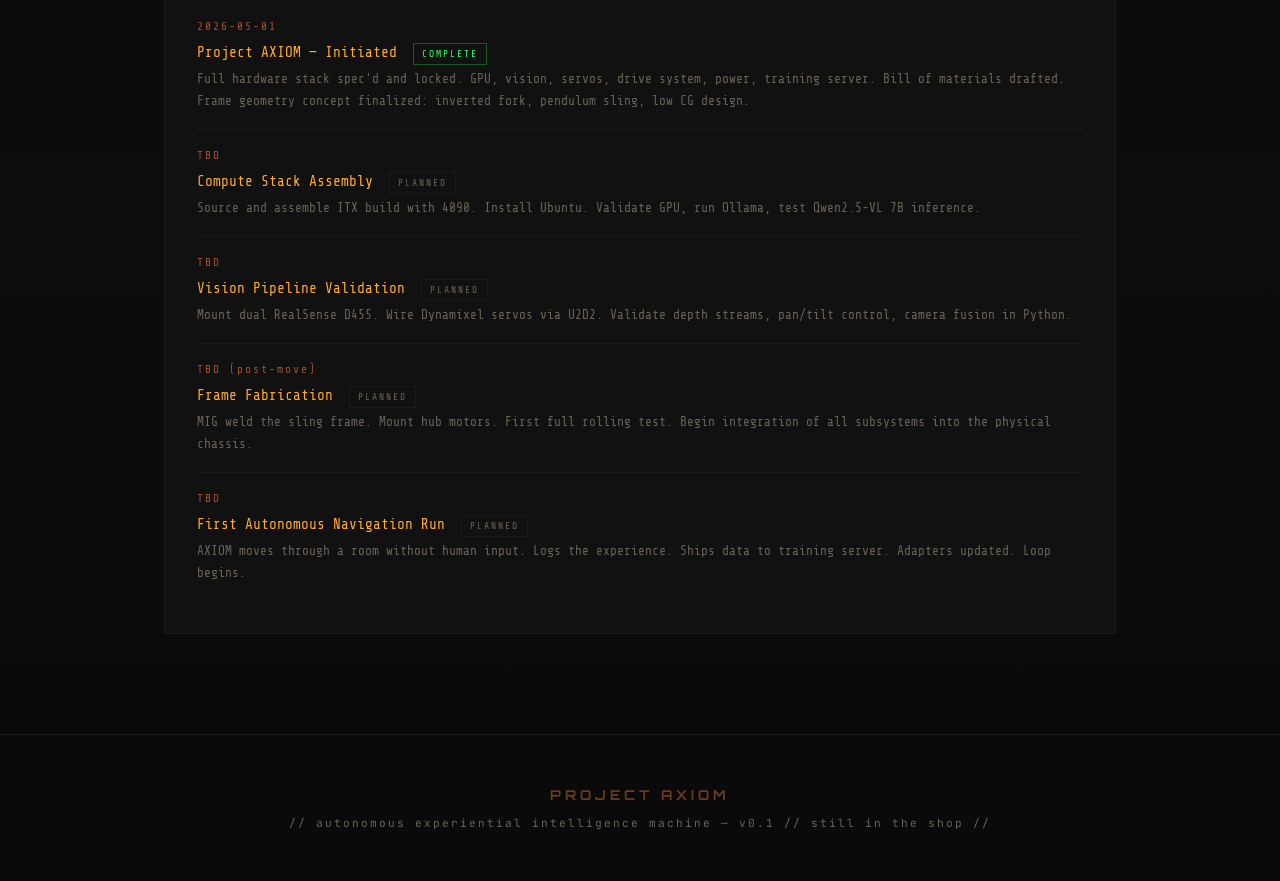
==== commit 572702d7: "SVG: 3/4 front view, wheels facing viewer" ====
--- a/index.html
+++ b/index.html
@@ -66,91 +66,158 @@
           <p>The end goal: a robot that knows your house better than you do. And brings you a cold one.</p>
         </div>
         <div class="about-svg">
-          <svg viewBox="0 0 300 400" xmlns="http://www.w3.org/2000/svg" aria-label="AXIOM robot diagram">
-            <!-- Glow filter -->
+          <svg viewBox="0 0 380 460" xmlns="http://www.w3.org/2000/svg" aria-label="AXIOM robot - 3/4 front view">
             <defs>
               <filter id="glow">
                 <feGaussianBlur stdDeviation="3" result="blur"/>
                 <feMerge><feMergeNode in="blur"/><feMergeNode in="SourceGraphic"/></feMerge>
               </filter>
               <filter id="glow-strong">
-                <feGaussianBlur stdDeviation="5" result="blur"/>
+                <feGaussianBlur stdDeviation="6" result="blur"/>
                 <feMerge><feMergeNode in="blur"/><feMergeNode in="SourceGraphic"/></feMerge>
               </filter>
+              <radialGradient id="wheel-face-l" cx="38%" cy="38%">
+                <stop offset="0%" stop-color="#1a0e00"/>
+                <stop offset="100%" stop-color="#050505"/>
+              </radialGradient>
+              <radialGradient id="wheel-face-r" cx="58%" cy="38%">
+                <stop offset="0%" stop-color="#120a00"/>
+                <stop offset="100%" stop-color="#050505"/>
+              </radialGradient>
             </defs>
 
-            <!-- Left wheel -->
-            <circle cx="55" cy="270" r="50" fill="none" stroke="#a0522d" stroke-width="6" opacity="0.7"/>
-            <circle cx="55" cy="270" r="35" fill="none" stroke="#6b3a1f" stroke-width="2"/>
-            <circle cx="55" cy="270" r="8" fill="#ff8c00" opacity="0.5"/>
+            <!-- ============ LEFT WHEEL (facing viewer, front-left) ============ -->
+            <!-- Outer tire -->
+            <ellipse cx="93" cy="288" rx="66" ry="62" fill="none" stroke="#a0522d" stroke-width="9" opacity="0.85"/>
+            <!-- Rim inner edge -->
+            <ellipse cx="93" cy="288" rx="55" ry="52" fill="url(#wheel-face-l)" stroke="#cc6600" stroke-width="2"/>
+            <!-- Brake rotor ring -->
+            <ellipse cx="93" cy="288" rx="41" ry="38" fill="none" stroke="#3a2010" stroke-width="1.5" stroke-dasharray="9,5"/>
+            <!-- Hub motor body -->
+            <ellipse cx="93" cy="288" rx="13" ry="12" fill="#1a0e00" stroke="#ff8c00" stroke-width="1.5" opacity="0.9"/>
+            <ellipse cx="93" cy="288" rx="6" ry="6" fill="#ff8c00" opacity="0.7" filter="url(#glow)"/>
+            <ellipse cx="93" cy="288" rx="2.5" ry="2.5" fill="#ffcc44" opacity="1"/>
+            <!-- 8 spokes -->
+            <line x1="93" y1="226" x2="93" y2="350" stroke="#5a3010" stroke-width="2.5"/>
+            <line x1="27" y1="288" x2="159" y2="288" stroke="#5a3010" stroke-width="2.5"/>
+            <line x1="46" y1="241" x2="140" y2="335" stroke="#5a3010" stroke-width="2"/>
+            <line x1="140" y1="241" x2="46" y2="335" stroke="#5a3010" stroke-width="2"/>
+            <!-- Hub bolt ring -->
+            <ellipse cx="93" cy="288" rx="20" ry="19" fill="none" stroke="#4a2a0a" stroke-width="1" stroke-dasharray="3,5"/>
+
+            <!-- ============ RIGHT WHEEL (facing viewer, slightly recessed) ============ -->
+            <!-- Outer tire -->
+            <ellipse cx="287" cy="274" rx="58" ry="55" fill="none" stroke="#8a4020" stroke-width="8" opacity="0.75"/>
+            <!-- Rim -->
+            <ellipse cx="287" cy="274" rx="48" ry="46" fill="url(#wheel-face-r)" stroke="#bb5500" stroke-width="1.5"/>
+            <!-- Brake rotor ring -->
+            <ellipse cx="287" cy="274" rx="36" ry="34" fill="none" stroke="#301808" stroke-width="1.5" stroke-dasharray="8,5"/>
+            <!-- Hub -->
+            <ellipse cx="287" cy="274" rx="11" ry="11" fill="#120800" stroke="#dd7700" stroke-width="1.5" opacity="0.85"/>
+            <ellipse cx="287" cy="274" rx="5" ry="5" fill="#ff8c00" opacity="0.6" filter="url(#glow)"/>
+            <ellipse cx="287" cy="274" rx="2" ry="2" fill="#ffcc44" opacity="0.9"/>
             <!-- Spokes -->
-            <line x1="55" y1="220" x2="55" y2="320" stroke="#6b3a1f" stroke-width="1.5"/>
-            <line x1="5" y1="270" x2="105" y2="270" stroke="#6b3a1f" stroke-width="1.5"/>
-            <line x1="19" y1="234" x2="91" y2="306" stroke="#6b3a1f" stroke-width="1.5"/>
-            <line x1="91" y1="234" x2="19" y2="306" stroke="#6b3a1f" stroke-width="1.5"/>
-
-            <!-- Right wheel -->
-            <circle cx="245" cy="270" r="50" fill="none" stroke="#a0522d" stroke-width="6" opacity="0.7"/>
-            <circle cx="245" cy="270" r="35" fill="none" stroke="#6b3a1f" stroke-width="2"/>
-            <circle cx="245" cy="270" r="8" fill="#ff8c00" opacity="0.5"/>
-            <!-- Spokes -->
-            <line x1="245" y1="220" x2="245" y2="320" stroke="#6b3a1f" stroke-width="1.5"/>
-            <line x1="195" y1="270" x2="295" y2="270" stroke="#6b3a1f" stroke-width="1.5"/>
-            <line x1="209" y1="234" x2="281" y2="306" stroke="#6b3a1f" stroke-width="1.5"/>
-            <line x1="281" y1="234" x2="209" y2="306" stroke="#6b3a1f" stroke-width="1.5"/>
-
-            <!-- Left fork legs -->
-            <line x1="55" y1="270" x2="90" y2="245" stroke="#ff8c00" stroke-width="3" opacity="0.8"/>
-            <line x1="55" y1="270" x2="90" y2="310" stroke="#a0522d" stroke-width="2.5" opacity="0.7"/>
-            <!-- Right fork legs -->
-            <line x1="245" y1="270" x2="210" y2="245" stroke="#ff8c00" stroke-width="3" opacity="0.8"/>
-            <line x1="245" y1="270" x2="210" y2="310" stroke="#a0522d" stroke-width="2.5" opacity="0.7"/>
-
-            <!-- Sling tray -->
-            <rect x="88" y="295" width="124" height="38" rx="2" fill="#111" stroke="#ff8c00" stroke-width="1.5" opacity="0.9"/>
-            <rect x="92" y="299" width="50" height="30" rx="1" fill="#1a1a1a" stroke="#cc6600" stroke-width="1"/>
-            <text x="117" y="318" fill="#ff8c00" font-family="monospace" font-size="7" text-anchor="middle" opacity="0.8">4090</text>
-            <rect x="147" y="299" width="40" height="30" rx="1" fill="#1a1a1a" stroke="#6b3a1f" stroke-width="1"/>
-            <text x="167" y="318" fill="#a0522d" font-family="monospace" font-size="6" text-anchor="middle">ANKER</text>
-            <rect x="191" y="303" width="16" height="22" rx="1" fill="#1a1a1a" stroke="#6b3a1f" stroke-width="1"/>
-            <text x="199" y="317" fill="#6b3a1f" font-family="monospace" font-size="5" text-anchor="middle">OD</text>
+            <line x1="287" y1="219" x2="287" y2="329" stroke="#4a2808" stroke-width="2"/>
+            <line x1="229" y1="274" x2="345" y2="274" stroke="#4a2808" stroke-width="2"/>
+            <line x1="246" y1="233" x2="328" y2="315" stroke="#4a2808" stroke-width="1.5"/>
+            <line x1="328" y1="233" x2="246" y2="315" stroke="#4a2808" stroke-width="1.5"/>
+
+            <!-- ============ AXLE TUBE ============ -->
+            <line x1="159" y1="288" x2="229" y2="274" stroke="#cc6600" stroke-width="5" opacity="0.65"/>
+            <!-- Axle end caps -->
+            <ellipse cx="159" cy="288" rx="5" ry="4" fill="#ff8c00" opacity="0.5"/>
+            <ellipse cx="229" cy="274" rx="4" ry="4" fill="#ff8c00" opacity="0.4"/>
+
+            <!-- ============ FORK STRUCTURE ============ -->
+            <!-- Left fork blades (over wheel, coming from crown) -->
+            <line x1="93" y1="288" x2="138" y2="188" stroke="#ff8c00" stroke-width="4" opacity="0.9"/>
+            <line x1="93" y1="288" x2="78" y2="184" stroke="#dd6600" stroke-width="3" opacity="0.75"/>
+            <!-- Left fork crown -->
+            <rect x="74" y="180" width="68" height="11" rx="3" fill="#1a0e00" stroke="#ff8c00" stroke-width="2"/>
+
+            <!-- Right fork blades -->
+            <line x1="287" y1="274" x2="258" y2="182" stroke="#ff8c00" stroke-width="3.5" opacity="0.8"/>
+            <line x1="287" y1="274" x2="296" y2="178" stroke="#dd6600" stroke-width="2.5" opacity="0.65"/>
+            <!-- Right fork crown -->
+            <rect x="253" y="174" width="48" height="10" rx="3" fill="#1a0e00" stroke="#ff8c00" stroke-width="1.5"/>
+
+            <!-- Top crossbar connecting fork crowns -->
+            <line x1="142" y1="185" x2="253" y2="179" stroke="#cc6600" stroke-width="3" opacity="0.55"/>
+
+            <!-- ============ INVERTED LEGS TO SLING TRAY ============ -->
+            <!-- Left leg: from axle area down to tray -->
+            <line x1="138" y1="288" x2="134" y2="355" stroke="#cc6600" stroke-width="3.5" opacity="0.85"/>
+            <!-- Right leg -->
+            <line x1="244" y1="278" x2="242" y2="348" stroke="#cc6600" stroke-width="3" opacity="0.75"/>
+            <!-- Cross brace -->
+            <line x1="138" y1="322" x2="242" y2="315" stroke="#6b3a1f" stroke-width="1.5" opacity="0.5"/>
+
+            <!-- ============ SLING TRAY (perspective 3D box) ============ -->
+            <!-- Top face -->
+            <polygon points="126,342 255,335 262,352 133,360" fill="#0e0e0e" stroke="#ff8c00" stroke-width="1.8"/>
+            <!-- Front face -->
+            <polygon points="133,360 262,352 264,368 135,376" fill="#0a0a0a" stroke="#6b3a1f" stroke-width="1"/>
+            <!-- Left face -->
+            <polygon points="126,342 133,360 135,376 128,358" fill="#0c0c0c" stroke="#4a2810" stroke-width="1"/>
+            <!-- Internal dividers -->
+            <line x1="175" y1="338" x2="177" y2="374" stroke="#3a2010" stroke-width="1"/>
+            <line x1="215" y1="336" x2="217" y2="371" stroke="#3a2010" stroke-width="1"/>
+            <!-- Component labels -->
+            <text x="153" y="355" fill="#ff8c00" font-family="monospace" font-size="6.5" opacity="0.75">4090</text>
+            <text x="186" y="354" fill="#a0522d" font-family="monospace" font-size="5.5" opacity="0.6">C1000</text>
+            <text x="233" y="353" fill="#5a3010" font-family="monospace" font-size="5" opacity="0.5">ODrv</text>
 
             <!-- Rear caster -->
-            <circle cx="150" cy="345" r="8" fill="none" stroke="#6b3a1f" stroke-width="2"/>
-            <line x1="150" y1="333" x2="150" y2="337" stroke="#6b3a1f" stroke-width="2"/>
-
-            <!-- Camera mast -->
-            <rect x="147" y="100" width="6" height="196" fill="#cc6600" opacity="0.9" filter="url(#glow)"/>
-            <!-- Mast base brace -->
-            <line x1="135" y1="270" x2="150" y2="296" stroke="#cc6600" stroke-width="2" opacity="0.6"/>
-            <line x1="165" y1="270" x2="150" y2="296" stroke="#cc6600" stroke-width="2" opacity="0.6"/>
+            <ellipse cx="192" cy="385" rx="13" ry="9" fill="none" stroke="#4a2810" stroke-width="2"/>
+            <line x1="192" y1="376" x2="192" y2="376" stroke="#4a2810" stroke-width="2"/>
+
+            <!-- ============ CAMERA MAST ============ -->
+            <!-- Mast -->
+            <rect x="188" y="96" width="7" height="246" fill="#cc6600" opacity="0.95" filter="url(#glow)"/>
+            <!-- Mast-to-tray braces -->
+            <line x1="177" y1="338" x2="191" y2="342" stroke="#cc6600" stroke-width="2" opacity="0.5"/>
+            <line x1="207" y1="336" x2="195" y2="342" stroke="#cc6600" stroke-width="2" opacity="0.5"/>
+            <!-- Mid-mast cross brace -->
+            <line x1="178" y1="220" x2="213" y2="218" stroke="#6b3a1f" stroke-width="1.5" opacity="0.4"/>
 
             <!-- Pan/tilt bracket -->
-            <rect x="135" y="90" width="30" height="12" rx="2" fill="#1a1a1a" stroke="#ff8c00" stroke-width="1.5"/>
-
-            <!-- Camera head -->
-            <rect x="118" y="60" width="64" height="32" rx="3" fill="#111" stroke="#ff8c00" stroke-width="2" filter="url(#glow)"/>
-            <!-- Left camera eye -->
-            <circle cx="134" cy="76" r="9" fill="#0a0a0a" stroke="#ff8c00" stroke-width="1.5"/>
-            <circle cx="134" cy="76" r="5" fill="#ff8c00" opacity="0.15"/>
-            <circle cx="134" cy="76" r="2" fill="#ff8c00" opacity="0.8" filter="url(#glow-strong)"/>
-            <!-- Right camera eye -->
-            <circle cx="166" cy="76" r="9" fill="#0a0a0a" stroke="#ff8c00" stroke-width="1.5"/>
-            <circle cx="166" cy="76" r="5" fill="#ff8c00" opacity="0.15"/>
-            <circle cx="166" cy="76" r="2" fill="#ff8c00" opacity="0.8" filter="url(#glow-strong)"/>
-
-            <!-- Camera scan lines (decorative) -->
-            <line x1="118" y1="70" x2="182" y2="70" stroke="#cc6600" stroke-width="0.5" opacity="0.3"/>
-            <line x1="118" y1="76" x2="182" y2="76" stroke="#cc6600" stroke-width="0.5" opacity="0.3"/>
-            <line x1="118" y1="82" x2="182" y2="82" stroke="#cc6600" stroke-width="0.5" opacity="0.3"/>
-
-            <!-- "Vision cone" subtle lines -->
-            <line x1="134" y1="60" x2="100" y2="30" stroke="#ff8c00" stroke-width="0.5" opacity="0.15"/>
-            <line x1="166" y1="60" x2="200" y2="30" stroke="#ff8c00" stroke-width="0.5" opacity="0.15"/>
-            <line x1="150" y1="60" x2="150" y2="20" stroke="#ff8c00" stroke-width="0.5" opacity="0.1"/>
-
-            <!-- Label: AXIOM -->
-            <text x="150" y="390" fill="#a0522d" font-family="monospace" font-size="9" text-anchor="middle" letter-spacing="4" opacity="0.5">A X I O M</text>
+            <rect x="176" y="85" width="33" height="13" rx="2" fill="#141414" stroke="#ff8c00" stroke-width="1.8"/>
+            <!-- Tilt arm detail -->
+            <line x1="176" y1="91" x2="155" y2="95" stroke="#cc6600" stroke-width="1.5" opacity="0.6"/>
+            <line x1="209" y1="91" x2="228" y2="94" stroke="#cc6600" stroke-width="1.5" opacity="0.5"/>
+
+            <!-- ============ CAMERA HEAD ============ -->
+            <rect x="150" y="55" width="82" height="34" rx="3" fill="#0a0a0a" stroke="#ff8c00" stroke-width="2.2" filter="url(#glow)"/>
+            <!-- Top vents -->
+            <line x1="155" y1="60" x2="228" y2="60" stroke="#cc6600" stroke-width="0.6" opacity="0.35"/>
+            <line x1="155" y1="64" x2="228" y2="64" stroke="#cc6600" stroke-width="0.6" opacity="0.35"/>
+            <!-- LEFT lens -->
+            <circle cx="171" cy="72" r="12" fill="#050505" stroke="#ff8c00" stroke-width="2.2"/>
+            <circle cx="171" cy="72" r="8" fill="#080808" stroke="#cc5500" stroke-width="1.2"/>
+            <circle cx="171" cy="72" r="4" fill="#ff8c00" opacity="0.85" filter="url(#glow-strong)"/>
+            <circle cx="171" cy="72" r="1.8" fill="#ffdd88" opacity="1"/>
+            <circle cx="168" cy="69" r="1.2" fill="white" opacity="0.25"/>
+            <!-- RIGHT lens -->
+            <circle cx="211" cy="72" r="12" fill="#050505" stroke="#ff8c00" stroke-width="2.2"/>
+            <circle cx="211" cy="72" r="8" fill="#080808" stroke="#cc5500" stroke-width="1.2"/>
+            <circle cx="211" cy="72" r="4" fill="#ff8c00" opacity="0.85" filter="url(#glow-strong)"/>
+            <circle cx="211" cy="72" r="1.8" fill="#ffdd88" opacity="1"/>
+            <circle cx="208" cy="69" r="1.2" fill="white" opacity="0.25"/>
+            <!-- Head corner bolts -->
+            <circle cx="156" cy="61" r="2" fill="#3a2010"/>
+            <circle cx="226" cy="61" r="2" fill="#3a2010"/>
+            <circle cx="156" cy="83" r="2" fill="#3a2010"/>
+            <circle cx="226" cy="83" r="2" fill="#3a2010"/>
+
+            <!-- Vision cones (subtle) -->
+            <line x1="161" y1="55" x2="118" y2="18" stroke="#ff8c00" stroke-width="0.5" opacity="0.1"/>
+            <line x1="221" y1="55" x2="264" y2="18" stroke="#ff8c00" stroke-width="0.5" opacity="0.1"/>
+
+            <!-- Ground glow -->
+            <ellipse cx="192" cy="430" rx="110" ry="10" fill="#ff8c00" opacity="0.035"/>
+
+            <!-- Label -->
+            <text x="192" y="450" fill="#6b3a1f" font-family="monospace" font-size="9" text-anchor="middle" letter-spacing="5" opacity="0.35">A X I O M</text>
           </svg>
         </div>
       </div>
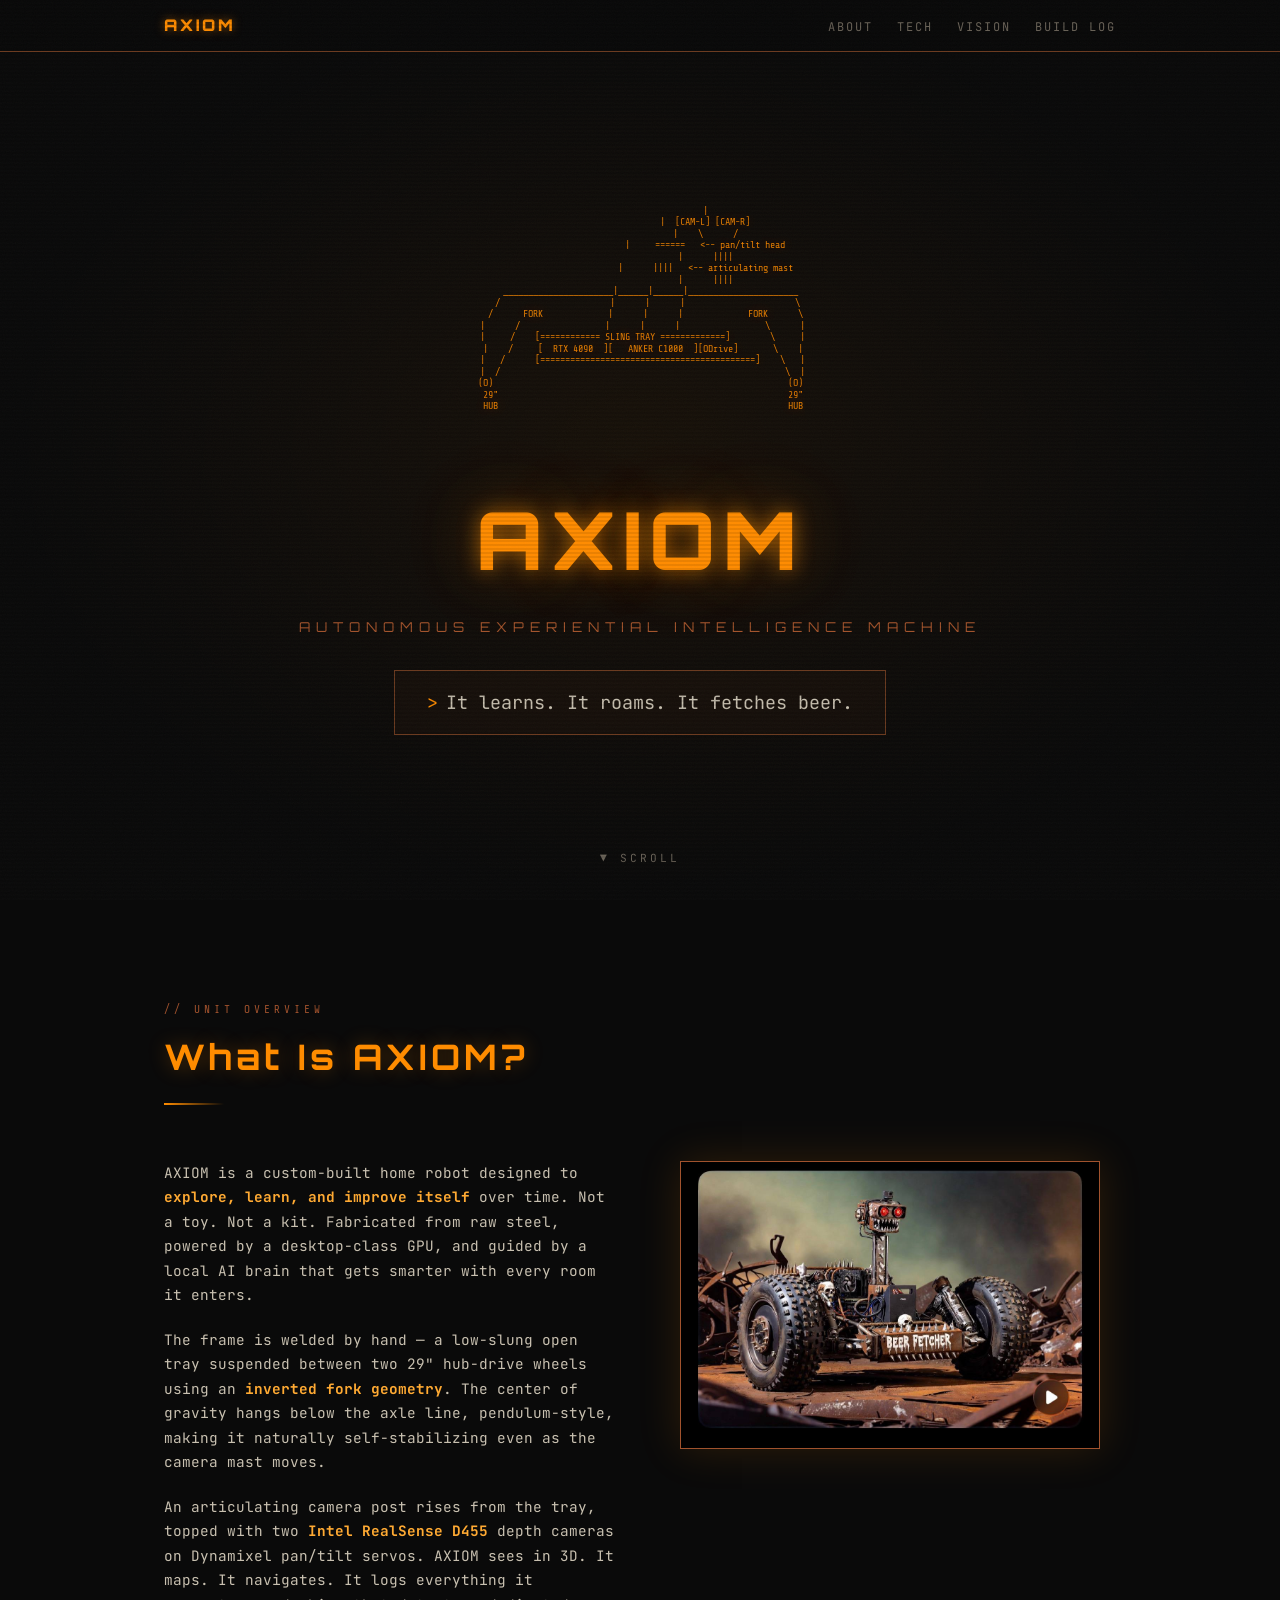
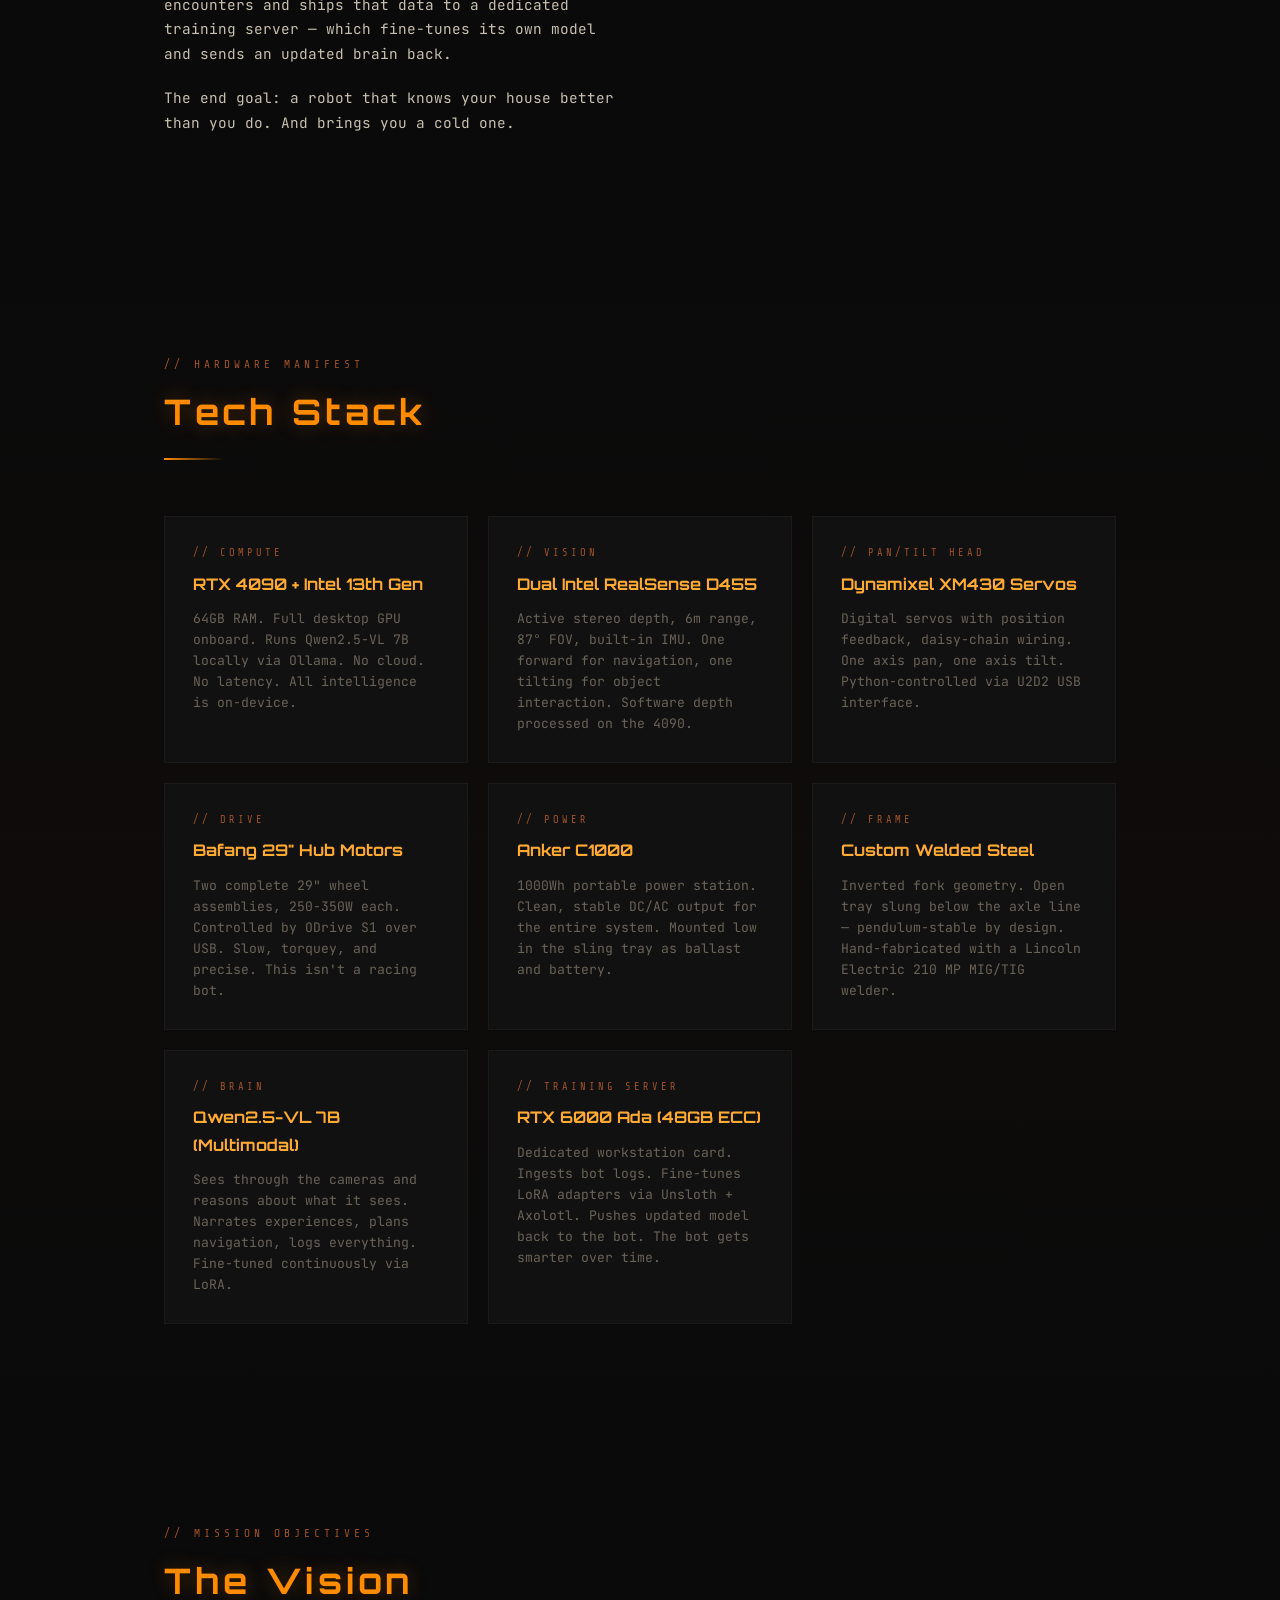
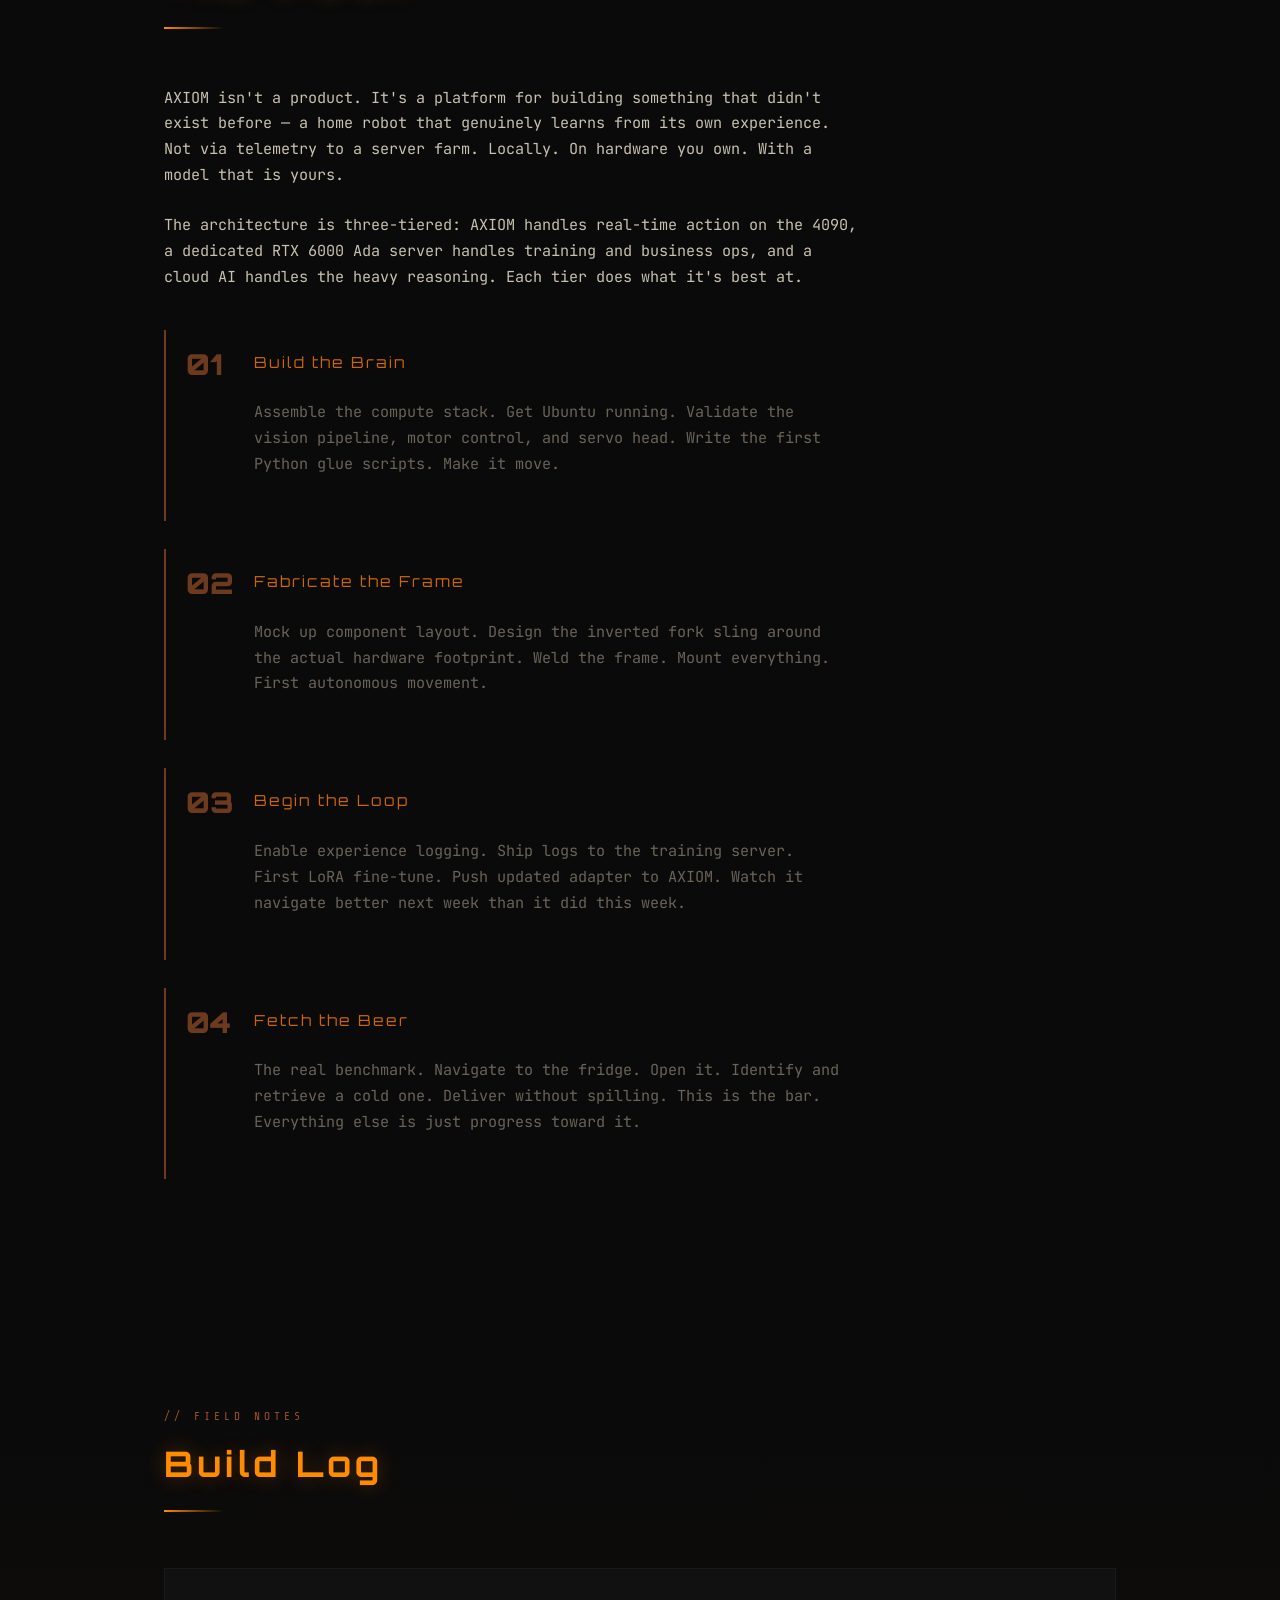
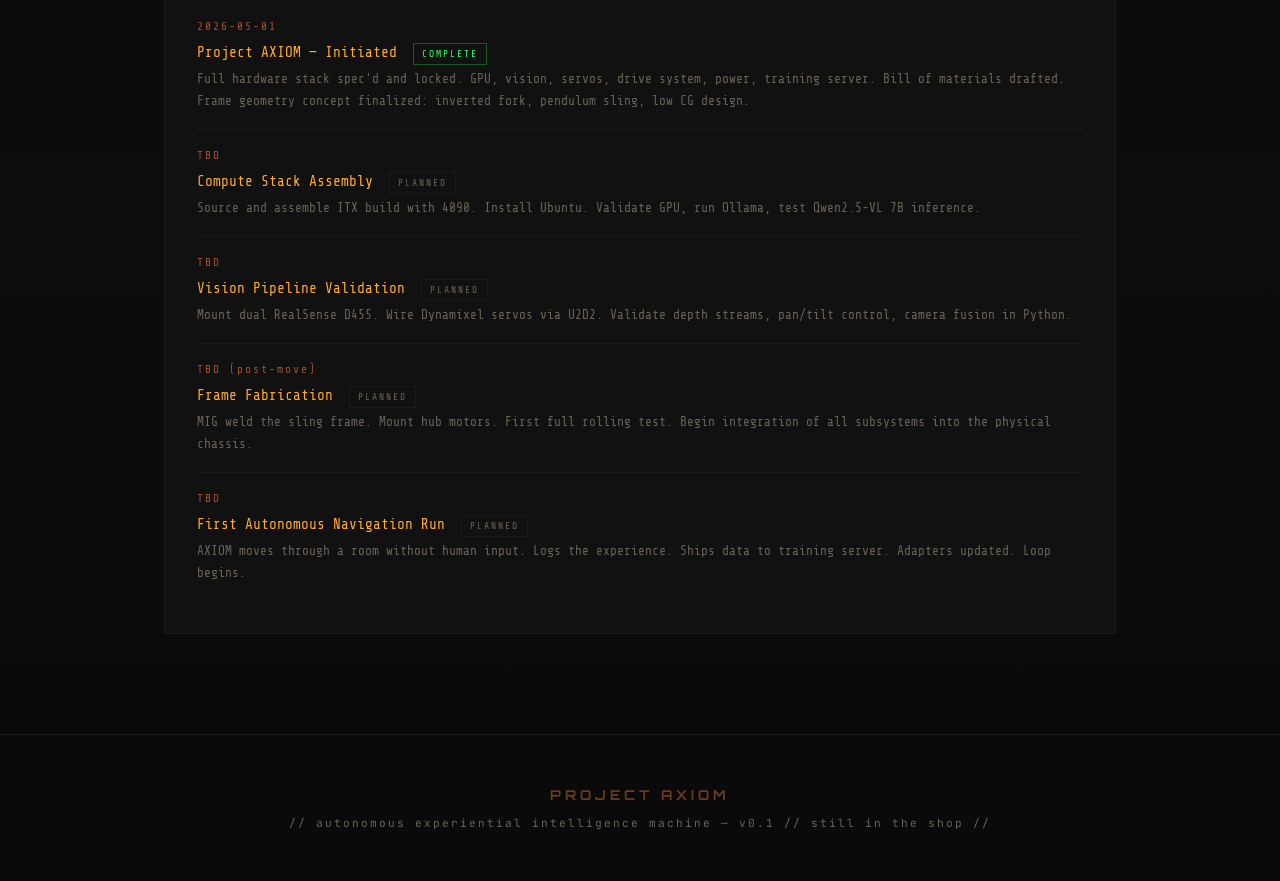
==== commit 210c4233: "Replace SVG with Beer Fetcher hero image" ====
--- a/index.html
+++ b/index.html
@@ -66,7 +66,8 @@
           <p>The end goal: a robot that knows your house better than you do. And brings you a cold one.</p>
         </div>
         <div class="about-svg">
-          <svg viewBox="0 0 380 460" xmlns="http://www.w3.org/2000/svg" aria-label="AXIOM robot - 3/4 front view">
+          <img src="axiom.jpg" alt="AXIOM — Beer Fetcher" style="width:100%;max-width:420px;border:1px solid #a0522d;box-shadow:0 0 40px rgba(255,140,0,0.15);display:block;margin:0 auto;"/>
+          <svg viewBox="0 0 380 460" xmlns="http://www.w3.org/2000/svg" aria-label="AXIOM robot - 3/4 front view" style="display:none">
             <defs>
               <filter id="glow">
                 <feGaussianBlur stdDeviation="3" result="blur"/>
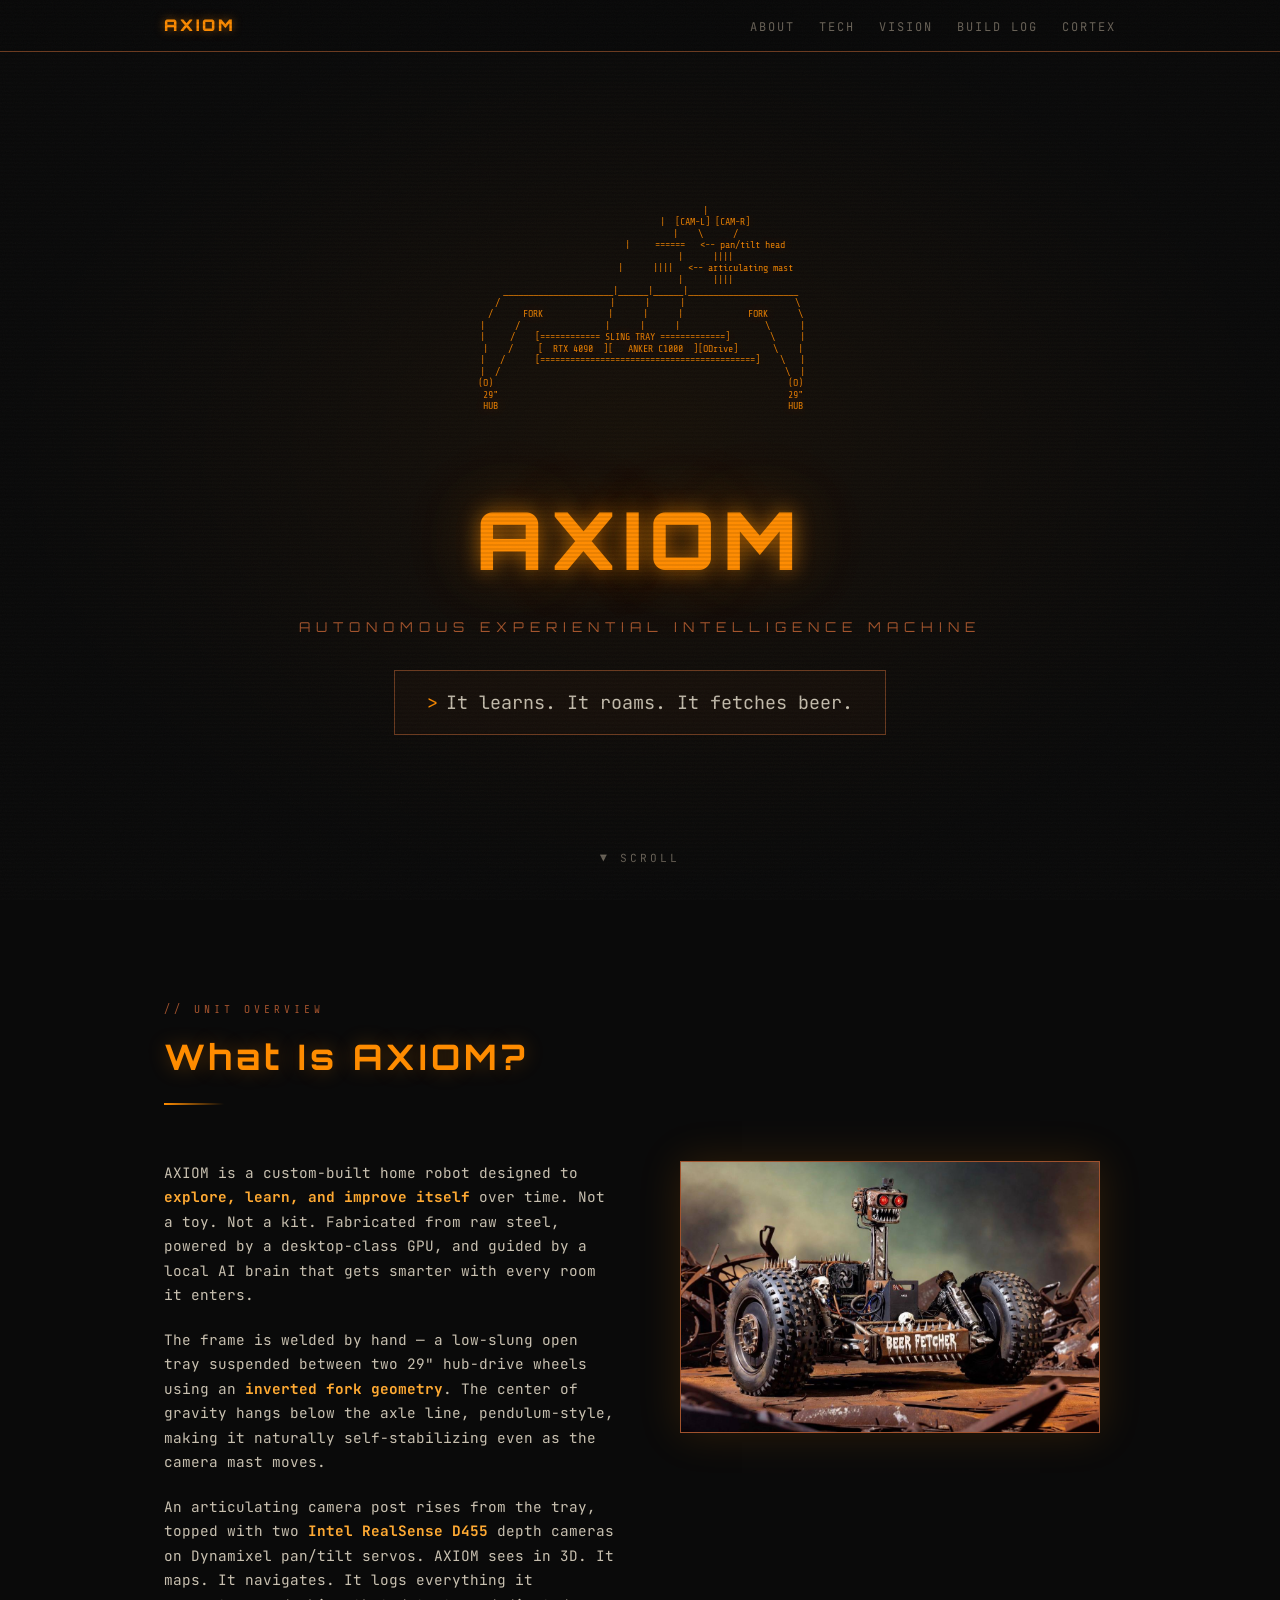
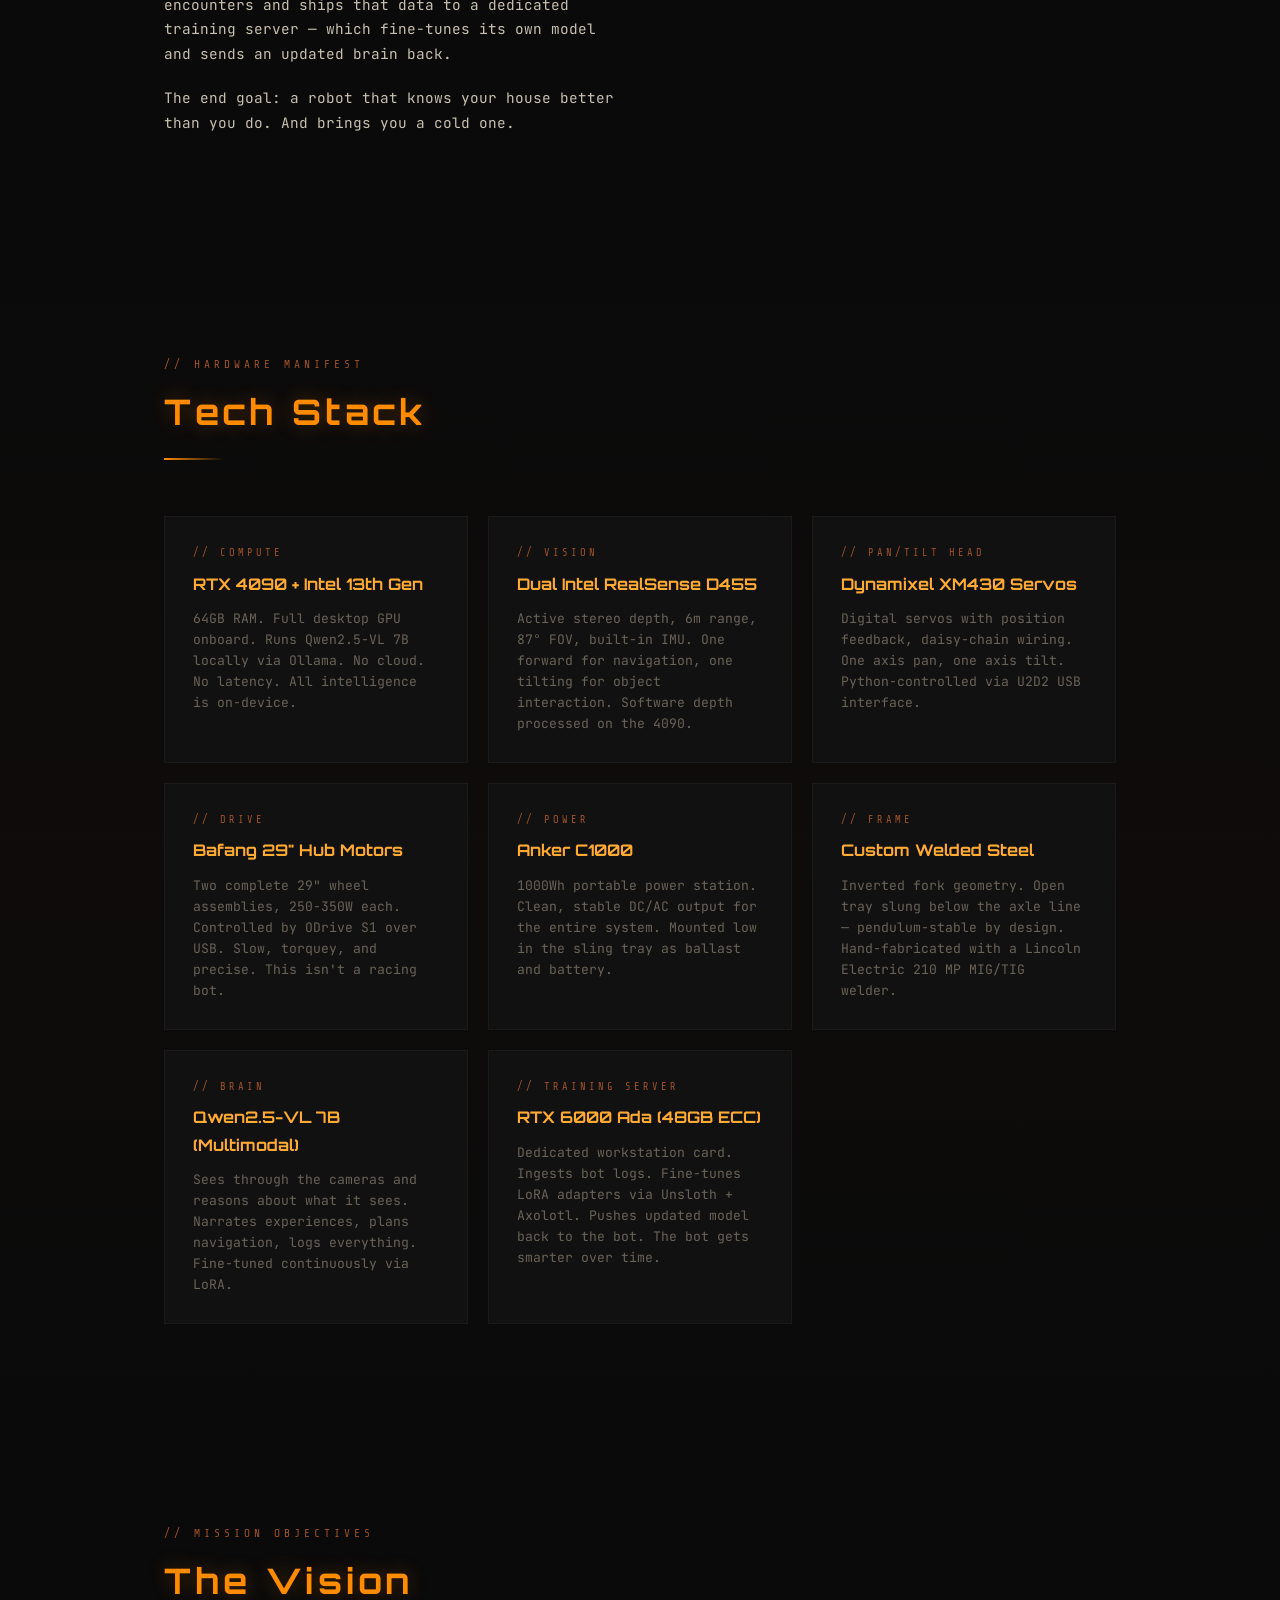
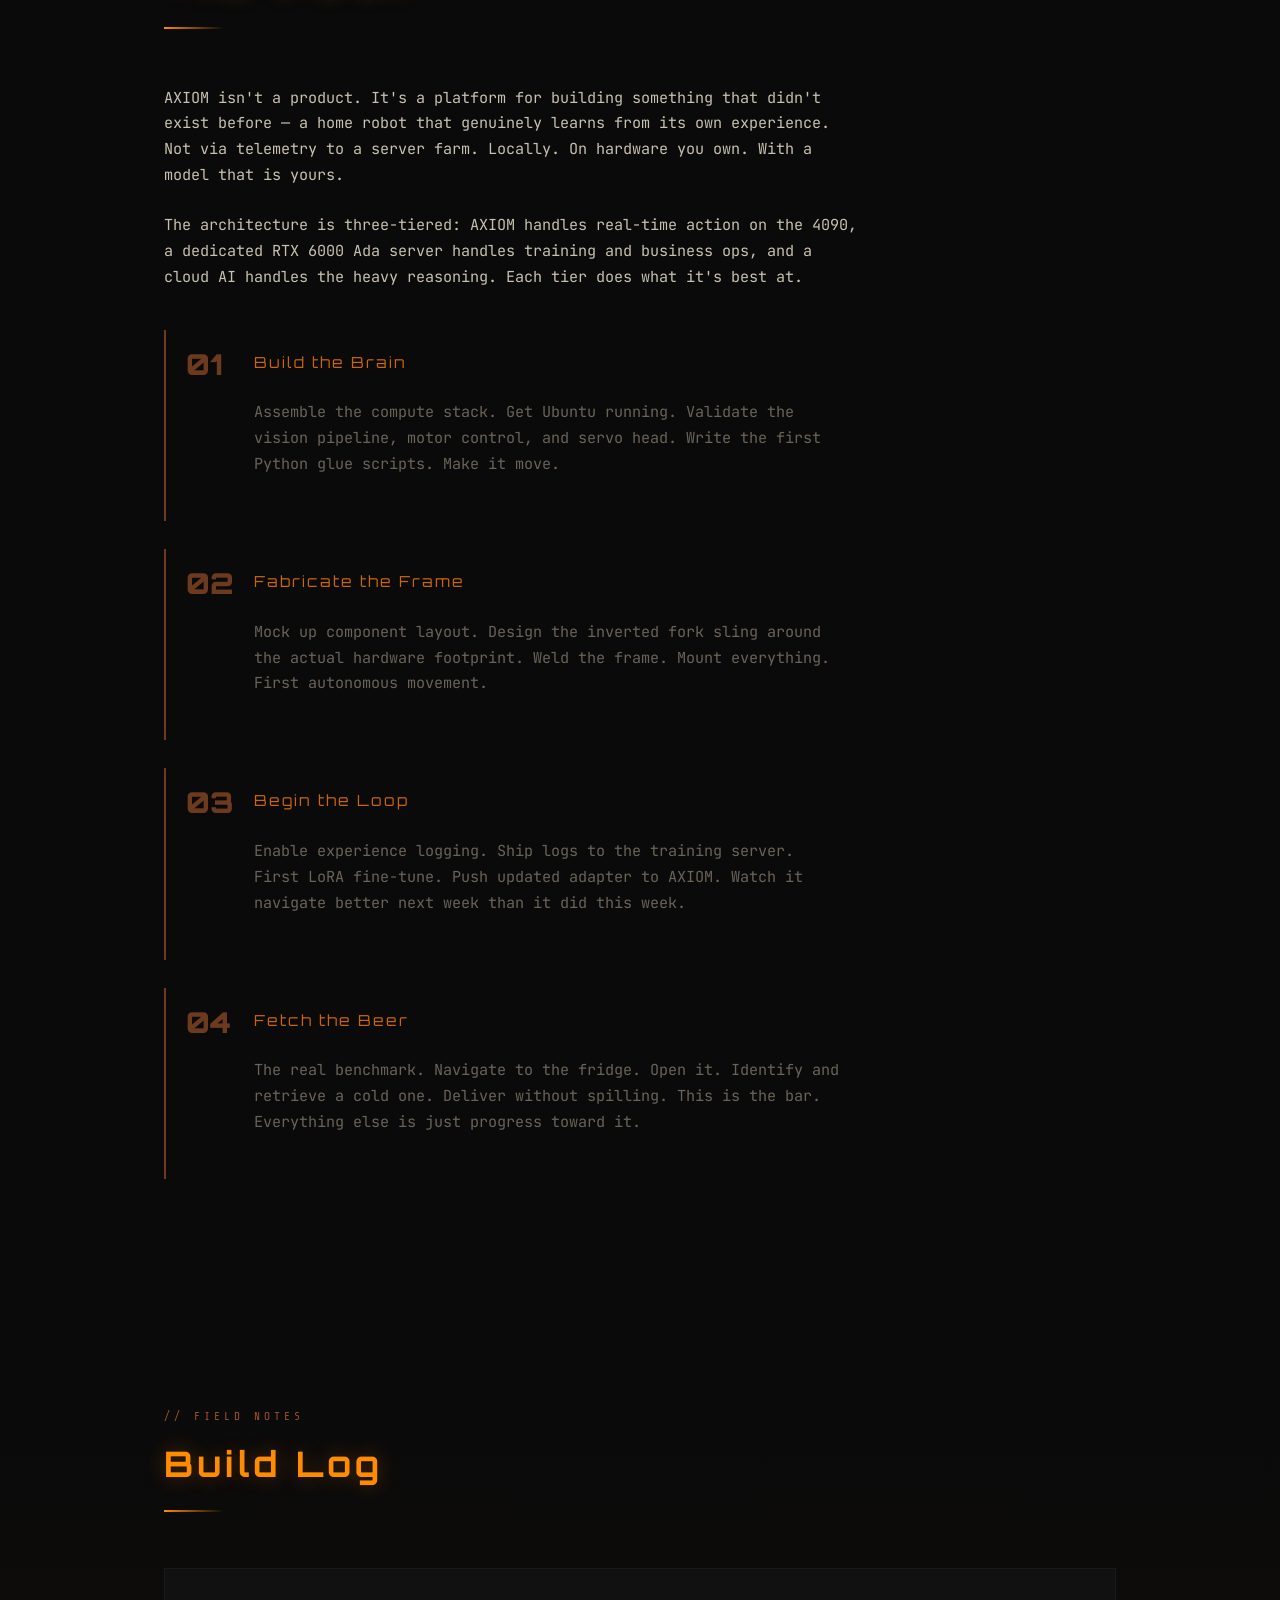
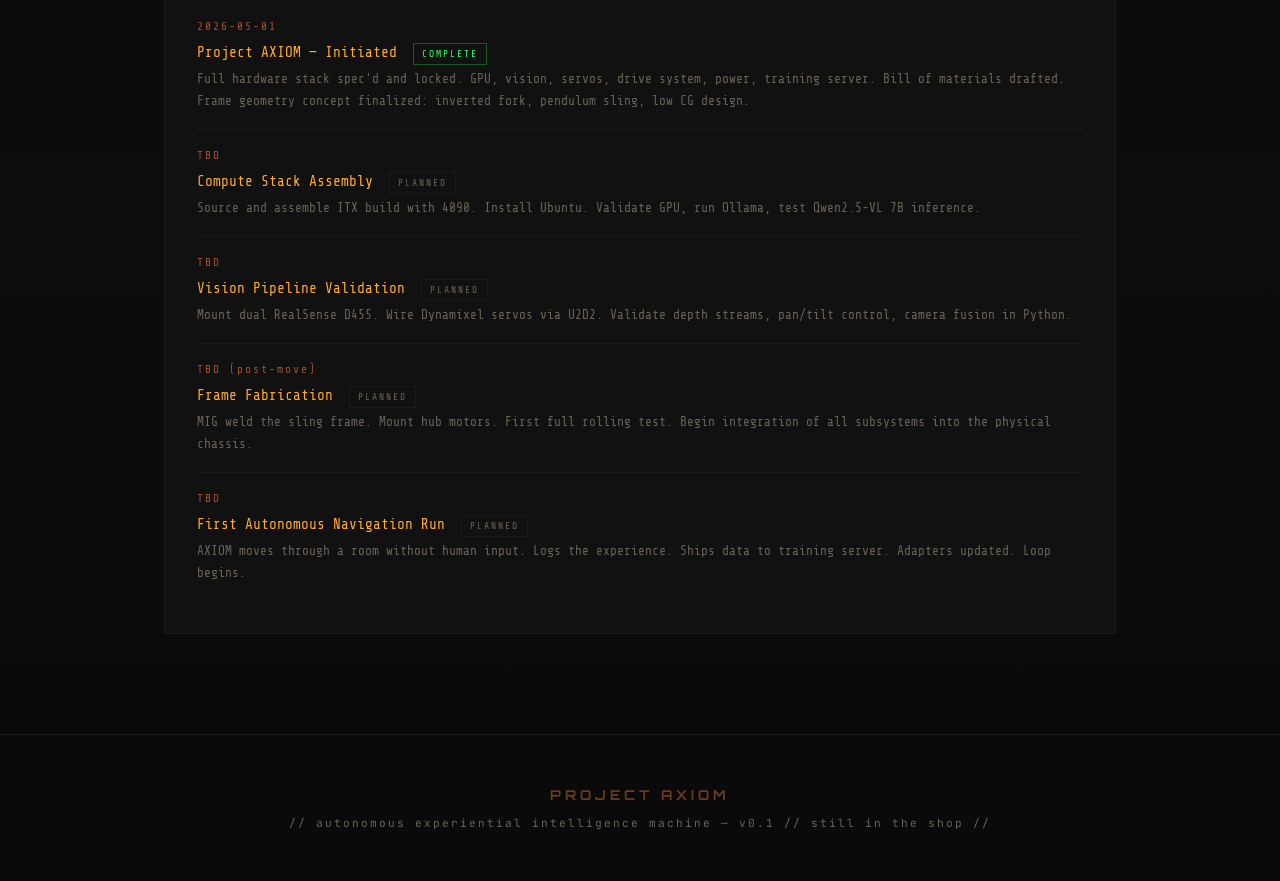
==== commit 7aeb8277: "Add CORTEX memory architecture diagram" ====
--- a/index.html
+++ b/index.html
@@ -18,6 +18,7 @@
         <li><a href="#tech">Tech</a></li>
         <li><a href="#vision">Vision</a></li>
         <li><a href="#log">Build Log</a></li>
+        <li><a href="cortex.html">CORTEX</a></li>
       </ul>
     </div>
   </nav>
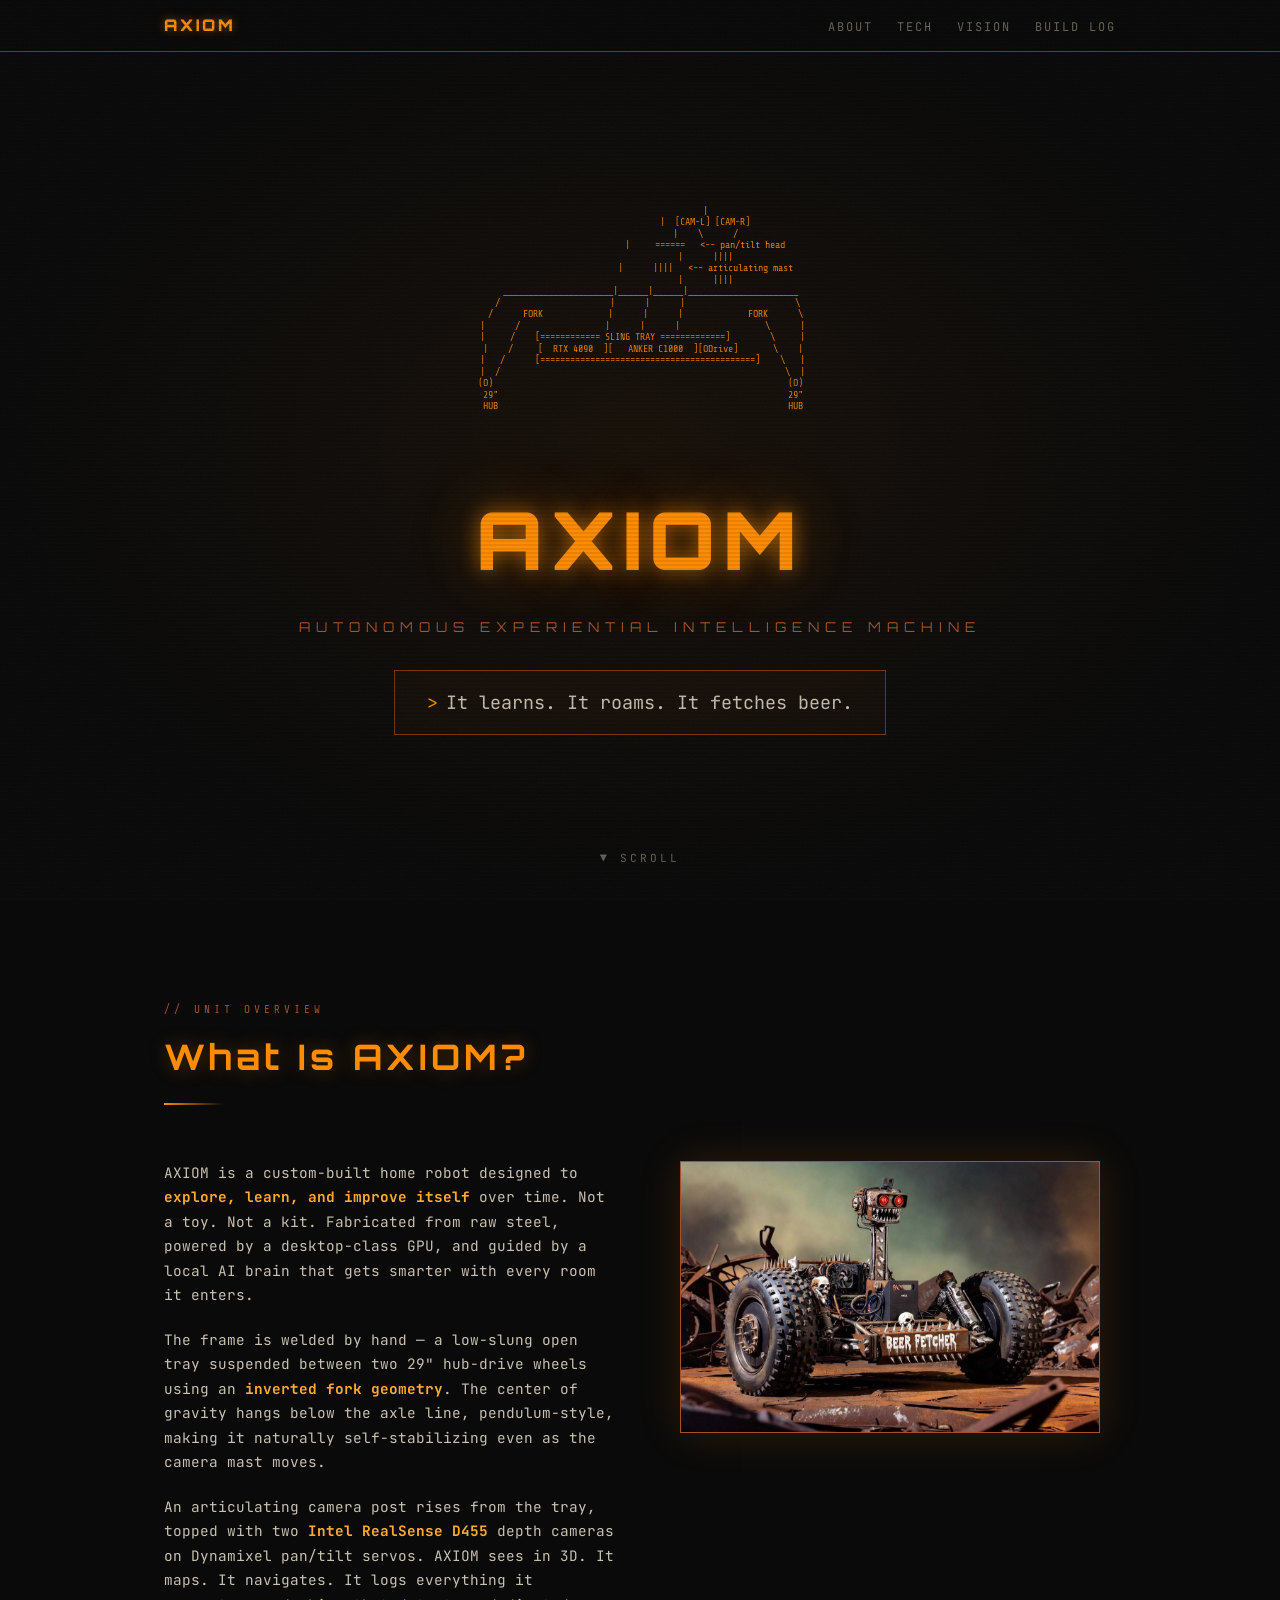
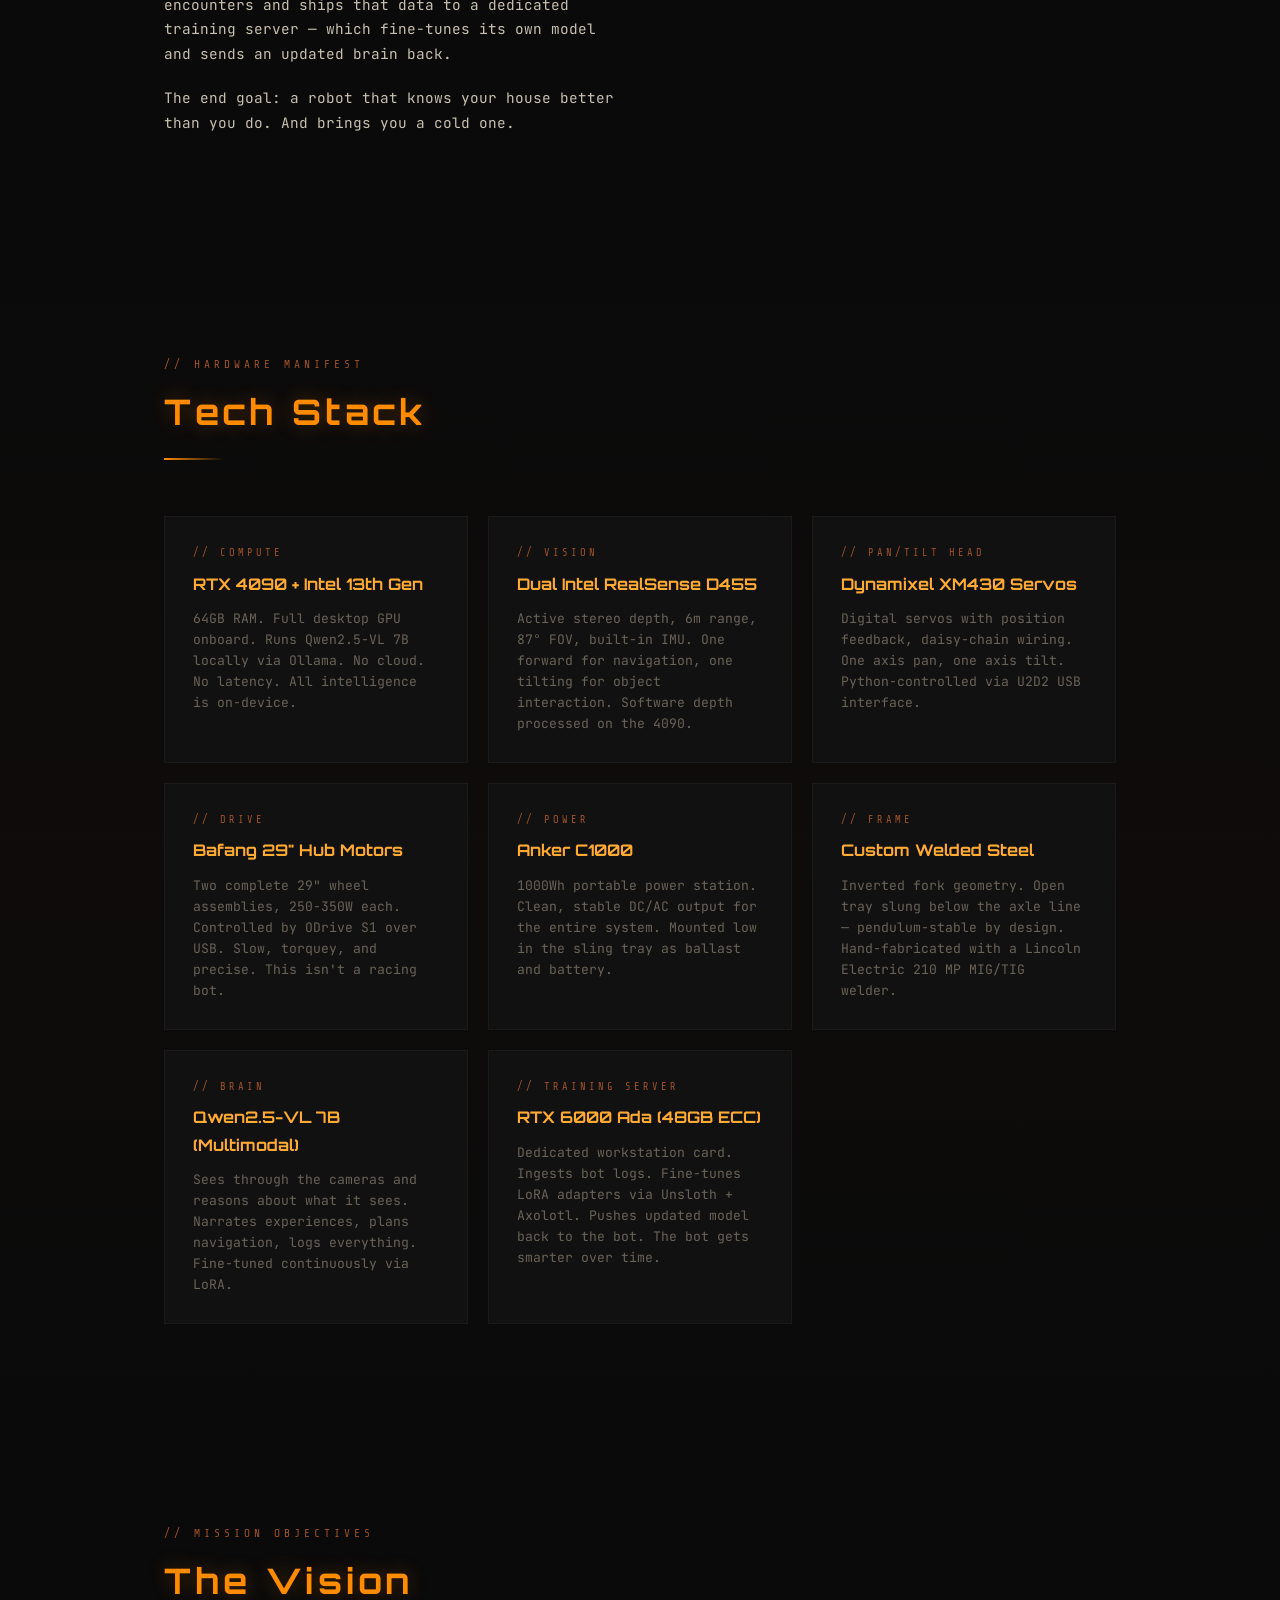
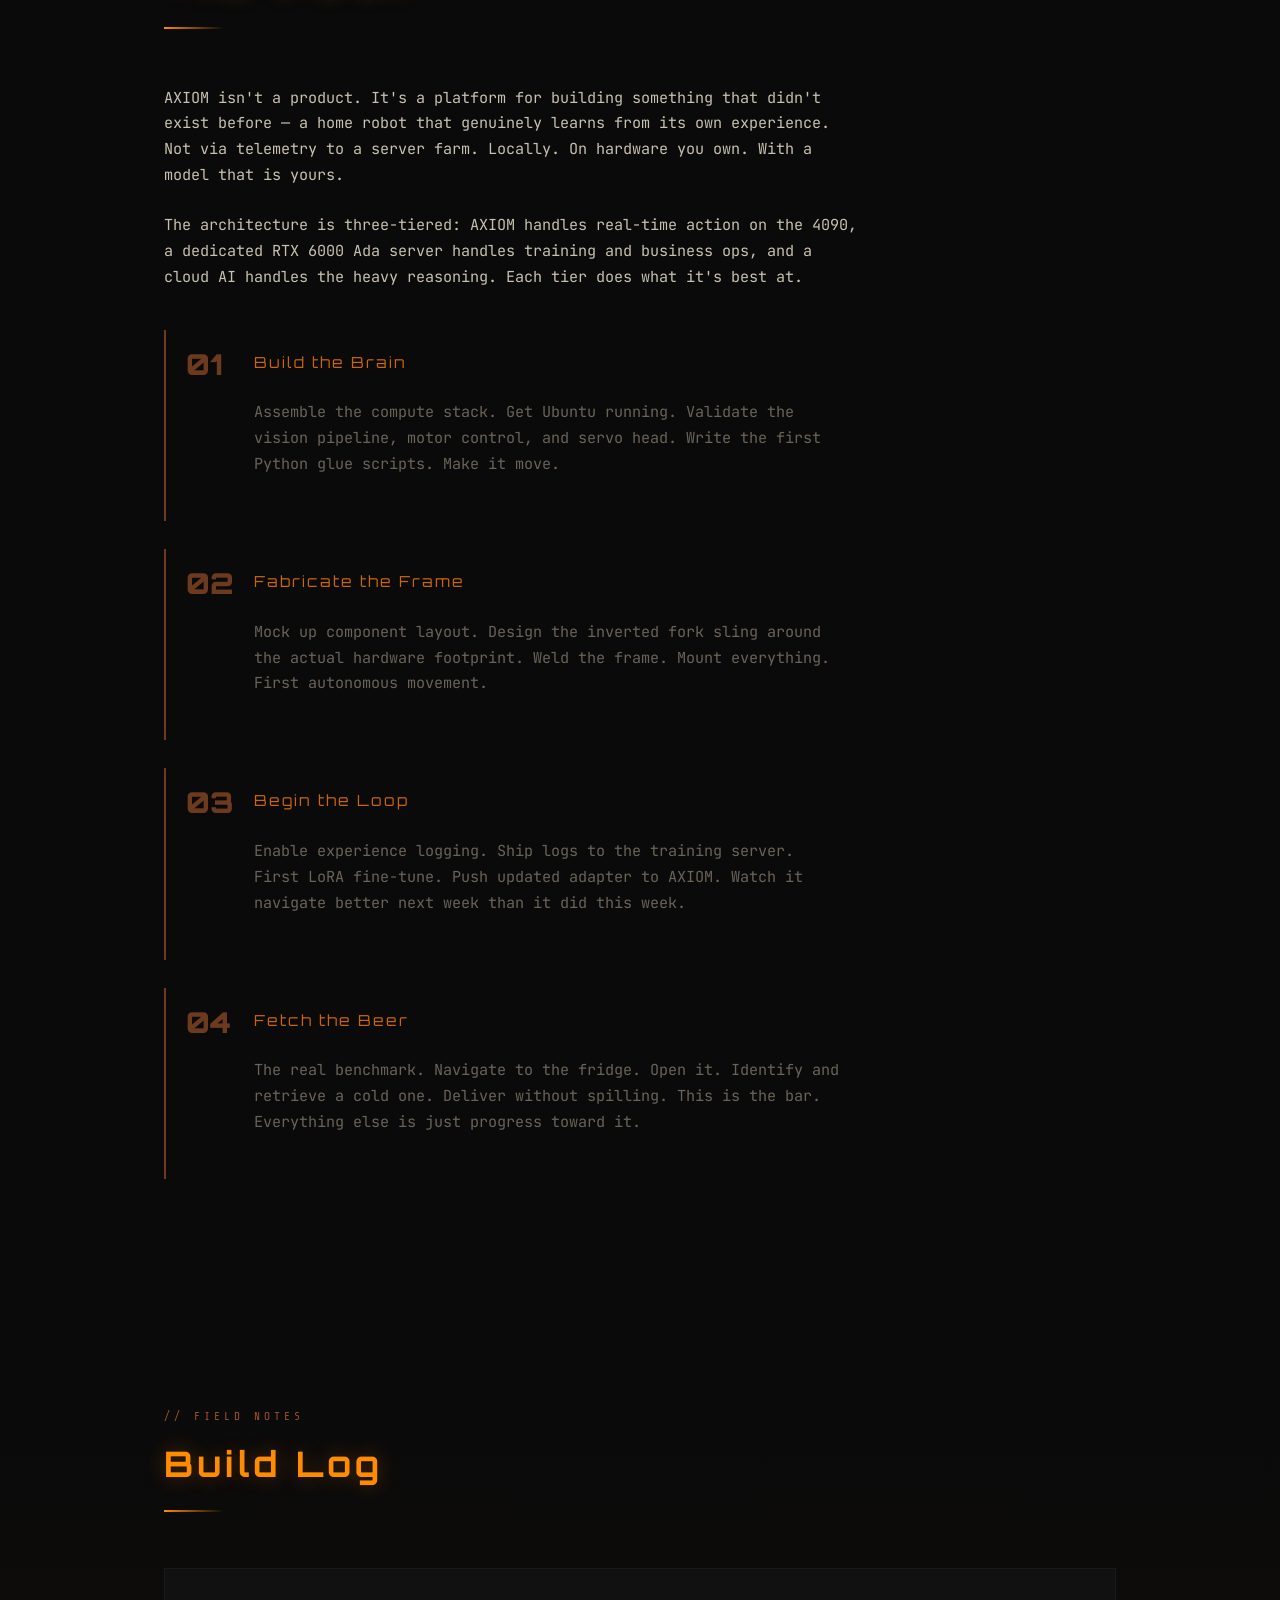
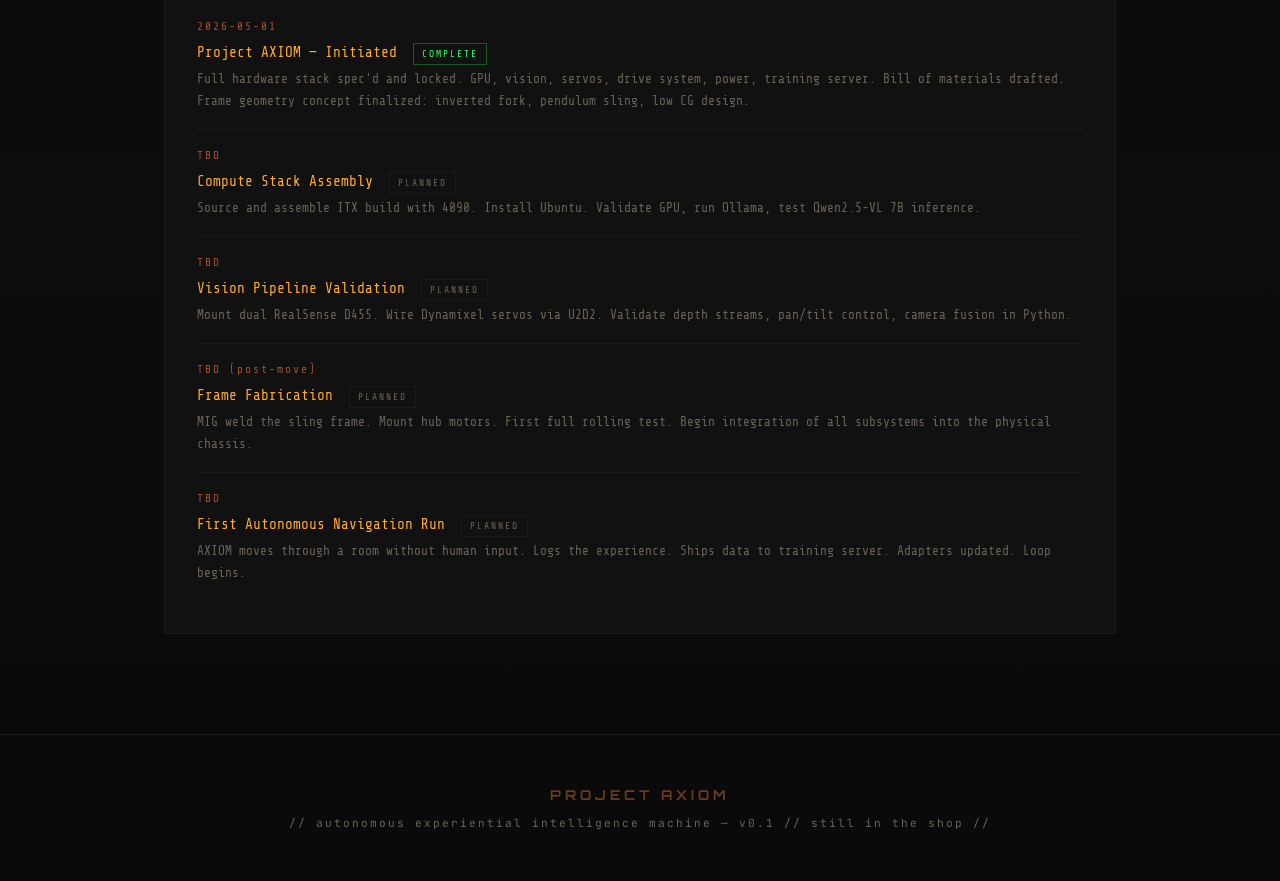
==== commit e36cfc34: "Clean up nav" ====
--- a/index.html
+++ b/index.html
@@ -18,7 +18,6 @@
         <li><a href="#tech">Tech</a></li>
         <li><a href="#vision">Vision</a></li>
         <li><a href="#log">Build Log</a></li>
-        <li><a href="cortex.html">CORTEX</a></li>
       </ul>
     </div>
   </nav>
